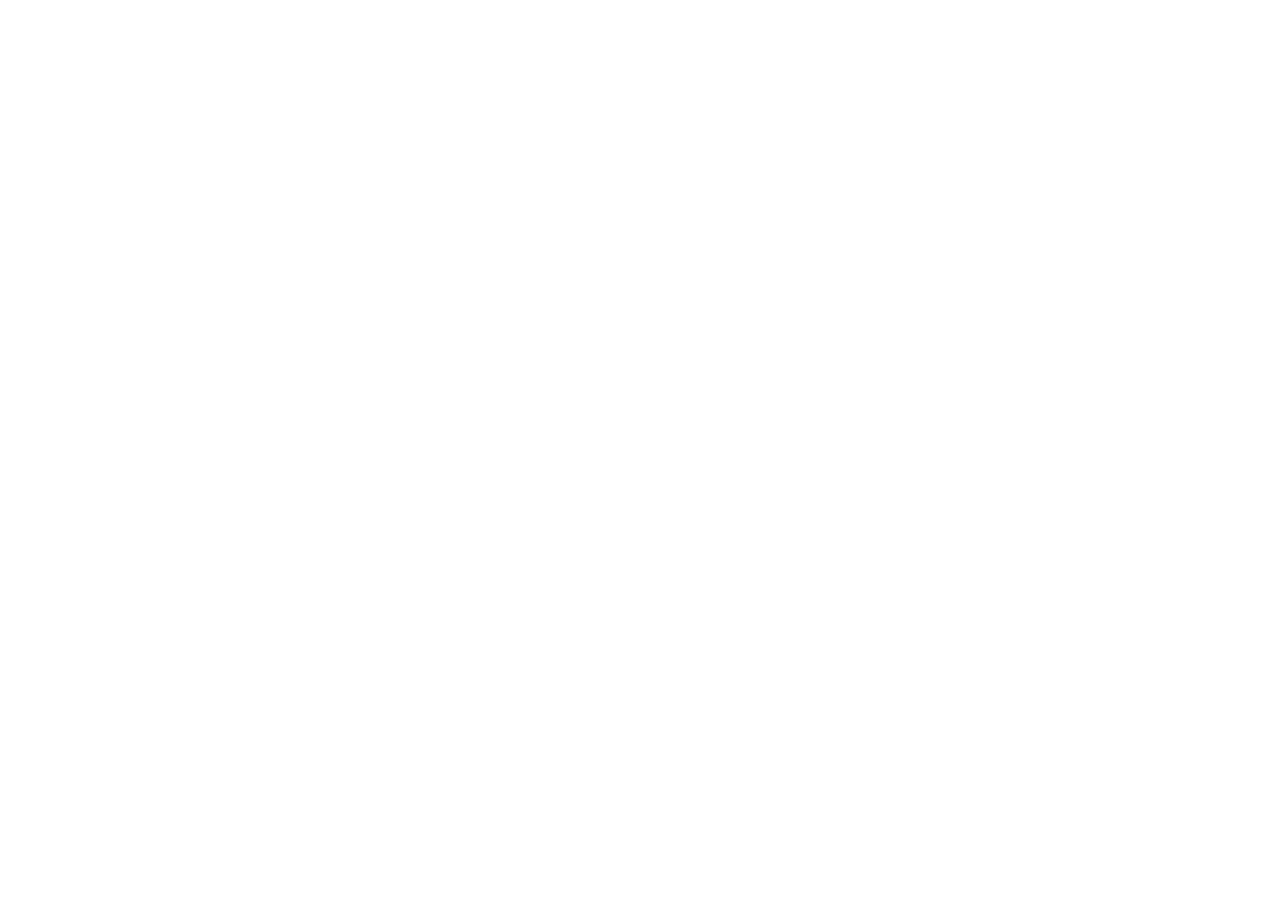
==== index.html @ c3ecabc3 "initial commit" ====
<!DOCTYPE html>
<html>
  <head>
    <meta charset="uft-8">
    <title>Space Ripples Reveal Big Bang's Smoking Gun - The New York Times</title>
    <link rel="stylesheet" href="css/reset.css">
    <link rel="stylesheet" href="css/main.css">
  </head>

  <body>
    
  </body>
</html>
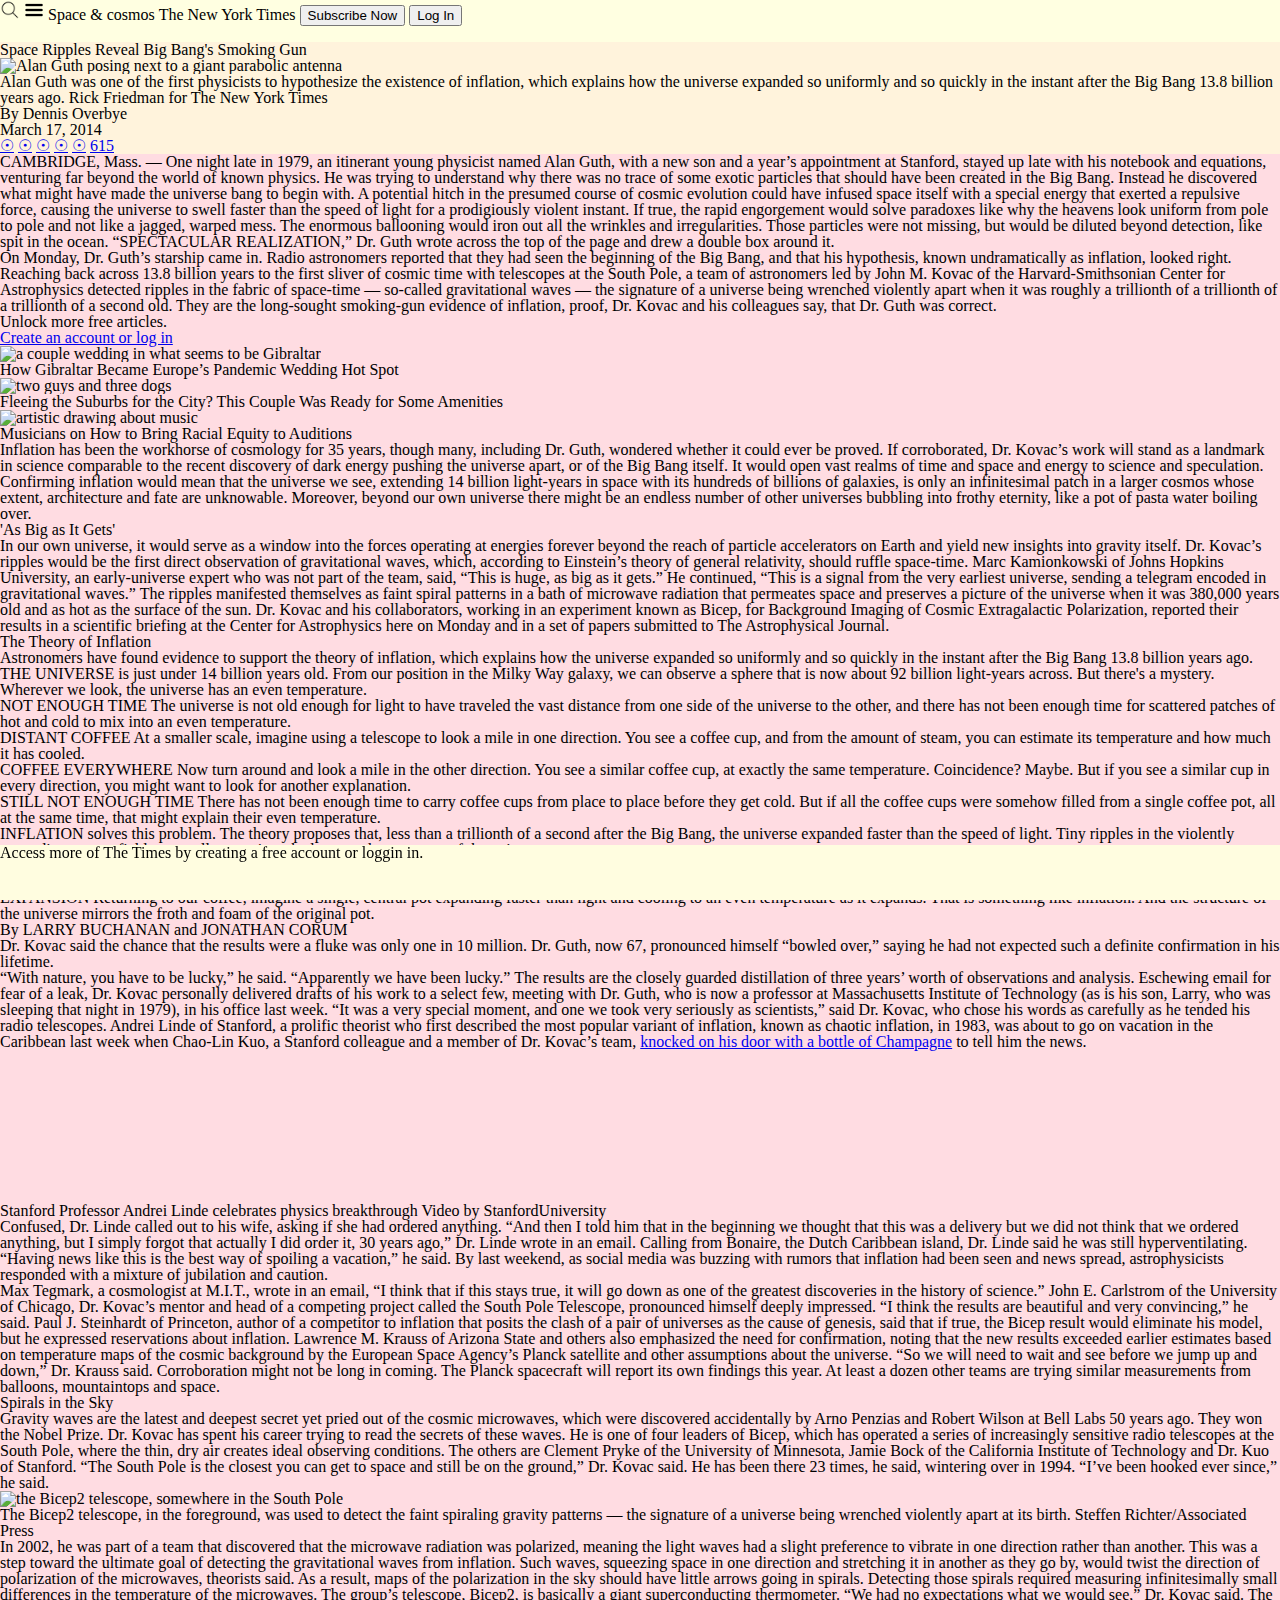
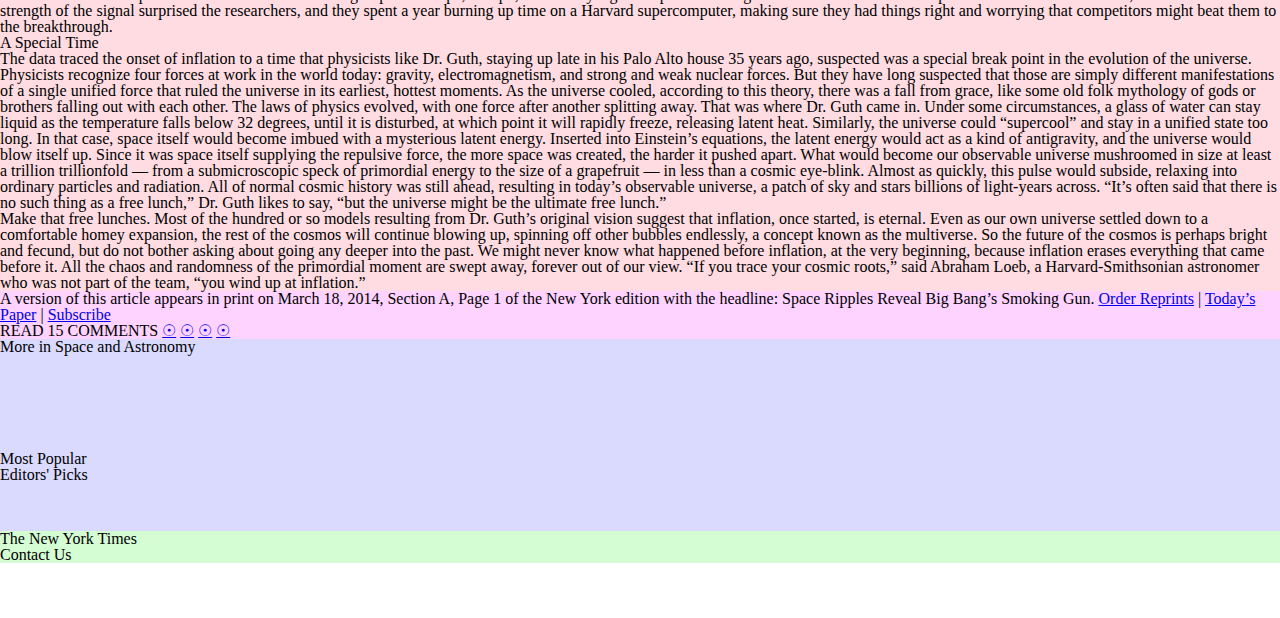
==== commit 7a342366: "create general html-structure" ====
--- a/index.html
+++ b/index.html
@@ -1,13 +1,313 @@
 <!DOCTYPE html>
 <html>
   <head>
-    <meta charset="uft-8">
+    <meta charset="utf-8">
     <title>Space Ripples Reveal Big Bang's Smoking Gun - The New York Times</title>
     <link rel="stylesheet" href="css/reset.css">
     <link rel="stylesheet" href="css/main.css">
   </head>
 
   <body>
-    
+    <nav class="top">
+      <img src="images/search-icon.png" alt="hamburger-button">
+      <img src="images/hamburger-button.png" alt="search-icon">
+      <div>Space & cosmos</div>
+      <div>The New York Times</div>
+      <button>Subscribe Now</button>
+      <button>Log In</button>
+    </nav>
+
+    <main>
+      <article>
+        <header>
+          <h1>Space Ripples Reveal Big Bang's Smoking Gun</h1>
+          
+          <figure class="image">
+            <img src="" alt="Alan Guth posing next to a giant parabolic antenna">
+            <figcaption>
+              Alan Guth was one of the first physicists to hypothesize the existence of inflation, which explains how the universe expanded so uniformly and so quickly in the instant after the Big Bang 13.8 billion years ago. 
+              <span class="credit">Rick Friedman for The New York Times</span>
+            </figcaption>
+          </figure>
+
+          <h5>By Dennis Overbye</h5>
+
+          <div>
+            <h6>March 17, 2014</h6>
+            <a href="link.html">&#9737;</a>
+            <a href="link.html">&#9737;</a>
+            <a href="link.html">&#9737;</a>
+            <a href="link.html">&#9737;</a>
+            <a href="link.html">&#9737;</a>
+            <a href="link.html">615</a>
+          </div>
+        </header>
+
+        <section>
+          <p>
+            CAMBRIDGE, Mass. — One night late in 1979, an itinerant young physicist named Alan Guth, with a new son and a year’s appointment at Stanford, stayed up late with his notebook and equations, venturing far beyond the world of known physics.
+            He was trying to understand why there was no trace of some exotic particles that should have been created in the Big Bang. Instead he discovered what might have made the universe bang to begin with. A potential hitch in the presumed course of cosmic evolution could have infused space itself with a special energy that exerted a repulsive force, causing the universe to swell faster than the speed of light for a prodigiously violent instant.
+            If true, the rapid engorgement would solve paradoxes like why the heavens look uniform from pole to pole and not like a jagged, warped mess. The enormous ballooning would iron out all the wrinkles and irregularities. Those particles were not missing, but would be diluted beyond detection, like spit in the ocean.
+            “SPECTACULAR REALIZATION,” Dr. Guth wrote across the top of the page and drew a double box around it.
+          </p>
+          <p>
+            On Monday, Dr. Guth’s starship came in. Radio astronomers reported that they had seen the beginning of the Big Bang, and that his hypothesis, known undramatically as inflation, looked right.
+            Reaching back across 13.8 billion years to the first sliver of cosmic time with telescopes at the South Pole, a team of astronomers led by John M. Kovac of the Harvard-Smithsonian Center for Astrophysics detected ripples in the fabric of space-time — so-called gravitational waves — the signature of a universe being wrenched violently apart when it was roughly a trillionth of a trillionth of a trillionth of a second old. They are the long-sought smoking-gun evidence of inflation, proof, Dr. Kovac and his colleagues say, that Dr. Guth was correct.
+          </p>
+
+          <div>
+            Unlock more free articles.
+            <br><a href="link.html">Create an account or log in</a>
+          </div>
+
+          <aside class="editors-picks">
+            <figure class="image">
+              <img src="" alt="a couple wedding in what seems to be Gibraltar">
+              <figcaption>
+                How Gibraltar Became Europe’s Pandemic Wedding Hot Spot
+              </figcaption>
+            </figure>
+            <figure class="image">
+              <img src="" alt="two guys and three dogs">
+              <figcaption>
+                Fleeing the Suburbs for the City? This Couple Was Ready for Some Amenities
+              </figcaption>
+            </figure>
+            <figure class="image">
+              <img src="" alt="artistic drawing about music">
+              <figcaption>
+                Musicians on How to Bring Racial Equity to Auditions
+              </figcaption>
+            </figure>
+          </aside>
+
+          <p>
+            Inflation has been the workhorse of cosmology for 35 years, though many, including Dr. Guth, wondered whether it could ever be proved.
+            If corroborated, Dr. Kovac’s work will stand as a landmark in science comparable to the recent discovery of dark energy pushing the universe apart, or of the Big Bang itself. It would open vast realms of time and space and energy to science and speculation.
+            Confirming inflation would mean that the universe we see, extending 14 billion light-years in space with its hundreds of billions of galaxies, is only an infinitesimal patch in a larger cosmos whose extent, architecture and fate are unknowable. Moreover, beyond our own universe there might be an endless number of other universes bubbling into frothy eternity, like a pot of pasta water boiling over.
+          </p>
+
+          <h2>'As Big as It Gets'</h2>
+
+          <p>
+            In our own universe, it would serve as a window into the forces operating at energies forever beyond the reach of particle accelerators on Earth and yield new insights into gravity itself. Dr. Kovac’s ripples would be the first direct observation of gravitational waves, which, according to Einstein’s theory of general relativity, should ruffle space-time.
+            Marc Kamionkowski of Johns Hopkins University, an early-universe expert who was not part of the team, said, “This is huge, as big as it gets.”
+            He continued, “This is a signal from the very earliest universe, sending a telegram encoded in gravitational waves.”
+            The ripples manifested themselves as faint spiral patterns in a bath of microwave radiation that permeates space and preserves a picture of the universe when it was 380,000 years old and as hot as the surface of the sun.
+            Dr. Kovac and his collaborators, working in an experiment known as Bicep, for Background Imaging of Cosmic Extragalactic Polarization, reported their results in a scientific briefing at the Center for Astrophysics here on Monday and in a set of papers submitted to The Astrophysical Journal.
+          </p>
+
+          <div class="graphic">
+            <h3>The Theory of Inflation</h3>
+            <p>
+              Astronomers have found evidence to support the theory of inflation, which explains how the universe expanded so uniformly and so quickly in the instant after the Big Bang 13.8 billion years ago.
+            </p>
+            <div>
+              <div class="inflation">
+                <strong>THE UNIVERSE</strong>  is just under 14 billion years old. From our position in the Milky Way galaxy, we can observe a sphere that is now about 92 billion light-years across. But there's a mystery. Wherever we look, the universe has an even temperature.
+              </div>
+              <div class="inflation">
+                <strong>NOT ENOUGH TIME</strong>  The universe is not old enough for light to have traveled the vast distance from one side of the universe to the other, and there has not been enough time for scattered patches of hot and cold to mix into an even temperature.
+              </div>
+              <div class="inflation">
+                <strong>DISTANT COFFEE</strong>  At a smaller scale, imagine using a telescope to look a mile in one direction. You see a coffee cup, and from the amount of steam, you can estimate its temperature and how much it has cooled.
+              </div>
+              <div class="inflation">
+                <strong>COFFEE EVERYWHERE</strong>  Now turn around and look a mile in the other direction. You see a similar coffee cup, at exactly the same temperature. Coincidence? Maybe. But if you see a similar cup in every direction, you might want to look for another explanation.
+              </div>
+              <div class="inflation">
+                <strong>STILL NOT ENOUGH TIME</strong>  There has not been enough time to carry coffee cups from place to place before they get cold. But if all the coffee cups were somehow filled from a single coffee pot, all at the same time, that might explain their even temperature.
+              </div>
+              <div class="inflation">
+                <strong>INFLATION</strong>  solves this problem. The theory proposes that, less than a trillionth of a second after the Big Bang, the universe expanded faster than the speed of light. Tiny ripples in the violently expanding energy field eventually grew into the large-scale structures of the universe.
+              </div>
+              <div class="inflation">
+                <strong>FLUCTUATION</strong>  Astronomers have now detected evidence of these ancient fluctuations in swirls of polarized light in the cosmic background radiation, which is energy left over from the early universe. These are gravitational waves predicted by Einstein.
+              </div>
+              <div class="inflation">
+                <strong>EXPANSION</strong>  Returning to our coffee, imagine a single, central pot expanding faster than light and cooling to an even temperature as it expands. That is something like inflation. And the structure of the universe mirrors the froth and foam of the original pot.
+              </div>
+            </div>
+            <p>
+              By LARRY BUCHANAN and JONATHAN CORUM
+            </p>
+          </div>
+
+          <p>
+            Dr. Kovac said the chance that the results were a fluke was only one in 10 million.
+            Dr. Guth, now 67, pronounced himself “bowled over,” saying he had not expected such a definite confirmation in his lifetime.
+          </p>
+          <p>
+            “With nature, you have to be lucky,” he said. “Apparently we have been lucky.”
+            The results are the closely guarded distillation of three years’ worth of observations and analysis. Eschewing email for fear of a leak, Dr. Kovac personally delivered drafts of his work to a select few, meeting with Dr. Guth, who is now a professor at Massachusetts Institute of Technology (as is his son, Larry, who was sleeping that night in 1979), in his office last week.
+            “It was a very special moment, and one we took very seriously as scientists,” said Dr. Kovac, who chose his words as carefully as he tended his radio telescopes.
+            Andrei Linde of Stanford, a prolific theorist who first described the most popular variant of inflation, known as chaotic inflation, in 1983, was about to go on vacation in the Caribbean last week when Chao-Lin Kuo, a Stanford colleague and a member of Dr. Kovac’s team, <a href="link.html">knocked on his door with a bottle of Champagne</a> to tell him the news.
+          </p>
+
+          <div>
+            <iframe></iframe>
+            <p>
+              Stanford Professor Andrei Linde celebrates physics breakthrough
+              <span class="credit">Video by StanfordUniversity</span>
+            </p>
+          </div>
+
+          <p>
+            Confused, Dr. Linde called out to his wife, asking if she had ordered anything.
+            “And then I told him that in the beginning we thought that this was a delivery but we did not think that we ordered anything, but I simply forgot that actually I did order it, 30 years ago,” Dr. Linde wrote in an email.
+            Calling from Bonaire, the Dutch Caribbean island, Dr. Linde said he was still hyperventilating. “Having news like this is the best way of spoiling a vacation,” he said.
+            By last weekend, as social media was buzzing with rumors that inflation had been seen and news spread, astrophysicists responded with a mixture of jubilation and caution.
+          </p>
+          <p>
+            Max Tegmark, a cosmologist at M.I.T., wrote in an email, “I think that if this stays true, it will go down as one of the greatest discoveries in the history of science.”
+            John E. Carlstrom of the University of Chicago, Dr. Kovac’s mentor and head of a competing project called the South Pole Telescope, pronounced himself deeply impressed. “I think the results are beautiful and very convincing,” he said.
+            Paul J. Steinhardt of Princeton, author of a competitor to inflation that posits the clash of a pair of universes as the cause of genesis, said that if true, the Bicep result would eliminate his model, but he expressed reservations about inflation.
+            Lawrence M. Krauss of Arizona State and others also emphasized the need for confirmation, noting that the new results exceeded earlier estimates based on temperature maps of the cosmic background by the European Space Agency’s Planck satellite and other assumptions about the universe.
+            “So we will need to wait and see before we jump up and down,” Dr. Krauss said.
+            Corroboration might not be long in coming. The Planck spacecraft will report its own findings this year. At least a dozen other teams are trying similar measurements from balloons, mountaintops and space.
+          </p>
+
+          <h2>Spirals in the Sky</h2>
+
+          <p>
+            Gravity waves are the latest and deepest secret yet pried out of the cosmic microwaves, which were discovered accidentally by Arno Penzias and Robert Wilson at Bell Labs 50 years ago. They won the Nobel Prize.
+            Dr. Kovac has spent his career trying to read the secrets of these waves. He is one of four leaders of Bicep, which has operated a series of increasingly sensitive radio telescopes at the South Pole, where the thin, dry air creates ideal observing conditions. The others are Clement Pryke of the University of Minnesota, Jamie Bock of the California Institute of Technology and Dr. Kuo of Stanford.
+            “The South Pole is the closest you can get to space and still be on the ground,” Dr. Kovac said. He has been there 23 times, he said, wintering over in 1994. “I’ve been hooked ever since,” he said.
+          </p>
+
+          <figure class="image">
+            <img src="" alt="the Bicep2 telescope, somewhere in the South Pole">
+            <figcaption>
+              The Bicep2 telescope, in the foreground, was used to detect the faint spiraling gravity patterns — the signature of a universe being wrenched violently apart at its birth.
+              <span class="credit">Steffen Richter/Associated Press</span>
+            </figcaption>
+          </figure>
+
+          <p>
+            In 2002, he was part of a team that discovered that the microwave radiation was polarized, meaning the light waves had a slight preference to vibrate in one direction rather than another.
+            This was a step toward the ultimate goal of detecting the gravitational waves from inflation. Such waves, squeezing space in one direction and stretching it in another as they go by, would twist the direction of polarization of the microwaves, theorists said. As a result, maps of the polarization in the sky should have little arrows going in spirals.
+            Detecting those spirals required measuring infinitesimally small differences in the temperature of the microwaves. The group’s telescope, Bicep2, is basically a giant superconducting thermometer.
+            “We had no expectations what we would see,” Dr. Kovac said.
+            The strength of the signal surprised the researchers, and they spent a year burning up time on a Harvard supercomputer, making sure they had things right and worrying that competitors might beat them to the breakthrough.
+          </p>
+
+          <h2>A Special Time</h2>
+
+          <p>
+            The data traced the onset of inflation to a time that physicists like Dr. Guth, staying up late in his Palo Alto house 35 years ago, suspected was a special break point in the evolution of the universe.
+            Physicists recognize four forces at work in the world today: gravity, electromagnetism, and strong and weak nuclear forces. But they have long suspected that those are simply different manifestations of a single unified force that ruled the universe in its earliest, hottest moments.
+            As the universe cooled, according to this theory, there was a fall from grace, like some old folk mythology of gods or brothers falling out with each other. The laws of physics evolved, with one force after another splitting away.
+            That was where Dr. Guth came in.
+            Under some circumstances, a glass of water can stay liquid as the temperature falls below 32 degrees, until it is disturbed, at which point it will rapidly freeze, releasing latent heat.
+            Similarly, the universe could “supercool” and stay in a unified state too long. In that case, space itself would become imbued with a mysterious latent energy.
+            Inserted into Einstein’s equations, the latent energy would act as a kind of antigravity, and the universe would blow itself up. Since it was space itself supplying the repulsive force, the more space was created, the harder it pushed apart.
+            What would become our observable universe mushroomed in size at least a trillion trillionfold — from a submicroscopic speck of primordial energy to the size of a grapefruit — in less than a cosmic eye-blink.
+            Almost as quickly, this pulse would subside, relaxing into ordinary particles and radiation. All of normal cosmic history was still ahead, resulting in today’s observable universe, a patch of sky and stars billions of light-years across. “It’s often said that there is no such thing as a free lunch,” Dr. Guth likes to say, “but the universe might be the ultimate free lunch.”
+          </p>
+          <p>
+            Make that free lunches. Most of the hundred or so models resulting from Dr. Guth’s original vision suggest that inflation, once started, is eternal. Even as our own universe settled down to a comfortable homey expansion, the rest of the cosmos will continue blowing up, spinning off other bubbles endlessly, a concept known as the multiverse.
+            So the future of the cosmos is perhaps bright and fecund, but do not bother asking about going any deeper into the past.
+            We might never know what happened before inflation, at the very beginning, because inflation erases everything that came before it. All the chaos and randomness of the primordial moment are swept away, forever out of our view.
+            “If you trace your cosmic roots,” said Abraham Loeb, a Harvard-Smithsonian astronomer who was not part of the team, “you wind up at inflation.”
+          </p>
+        </section>
+        
+        <div class="bottom-info">
+          A version of this article appears in print on March 18, 2014, Section A, Page 1 of the New York edition with the headline: Space Ripples Reveal Big Bang’s Smoking Gun. 
+          <a href="link.html">Order Reprints</a> | 
+          <a href="link.html">Today’s Paper</a> | 
+          <a href="link.html">Subscribe</a>
+        </div>
+
+        <div class="bottom-links">
+          <span>READ 15 COMMENTS</span>
+          <a href="link.html">&#9737;</a>
+          <a href="link.html">&#9737;</a>
+          <a href="link.html">&#9737;</a>
+          <a href="link.html">&#9737;</a>
+        </div>
+      </article>
+
+      <aside>
+        <div class="more">
+          <h4>More in Space and Astronomy</h4>
+          <figure class="image">
+            <img src="" alt="">
+            <figcaption>
+
+            </figcaption>
+          </figure>
+          <figure class="image">
+            <img src="" alt="">
+            <figcaption>
+
+            </figcaption>
+          </figure>
+          <figure class="image">
+            <img src="" alt="">
+            <figcaption>
+
+            </figcaption>
+          </figure>
+          <figure class="image">
+            <img src="" alt="">
+            <figcaption>
+
+            </figcaption>
+          </figure>
+          <figure class="image">
+            <img src="" alt="">
+            <figcaption>
+
+            </figcaption>
+          </figure>
+          <figure class="image">
+            <img src="" alt="">
+            <figcaption>
+
+            </figcaption>
+          </figure>
+        </div>
+
+        <div class="most-popular">
+          <h4>Most Popular</h4>
+        </div>
+
+        <div class="editors-picks">
+          <h4>Editors' Picks</h4>
+          <figure class="image">
+            <img src="" alt="">
+            <figcaption>
+
+            </figcaption>
+          </figure>
+          <figure class="image">
+            <img src="" alt="">
+            <figcaption>
+
+            </figcaption>
+          </figure>
+          <figure class="image">
+            <img src="" alt="">
+            <figcaption>
+
+            </figcaption>
+          </figure>
+        </div>
+      </aside>
+
+      <footer>
+        <nav class="category">
+          The New York Times
+        </nav>
+        <nav class="bottom">
+          Contact Us
+        </nav>
+      </footer>
+    </main>
+
+    <div class="account">
+      Access more of The Times by creating a free account or loggin in.
+    </div>   
   </body>
 </html>--- a/css/main.css
+++ b/css/main.css
@@ -0,0 +1,63 @@
+img {
+  height: 20px;
+}
+
+/* NAVBAR TOP */
+
+.top {
+  position: fixed;
+  top: 0;
+  width: 100%;
+  height: 42px;
+  background-color: rgb(255, 255, 225);
+}
+
+.top > * {
+  display: inline;
+}
+
+/* MAIN */
+
+main {
+  margin: 42px 0 55px 0;
+  background-color: rgb(218, 218, 255);
+}
+
+/* ARTICLE */
+
+article {
+  background-color: rgb(214, 254, 255);
+}
+  /* HEADER */
+
+header {
+  background-color: rgb(255, 243, 220);
+}
+
+  /* SECTION */
+
+section {
+  background-color: rgb(255, 220, 226);
+}
+
+  /* ARTICLE-BOTTOM */
+
+.bottom-info, .bottom-links {
+  background-color: rgb(255, 211, 255);
+}
+
+/* FOOTER */
+
+footer {
+  background-color: rgb(212, 253, 212);
+}
+
+/* CREATE ACCOUNT */
+
+.account {
+  position: fixed;
+  bottom: 0;
+  width: 100%;
+  height: 55px;
+  background-color: rgb(255, 253, 224);
+}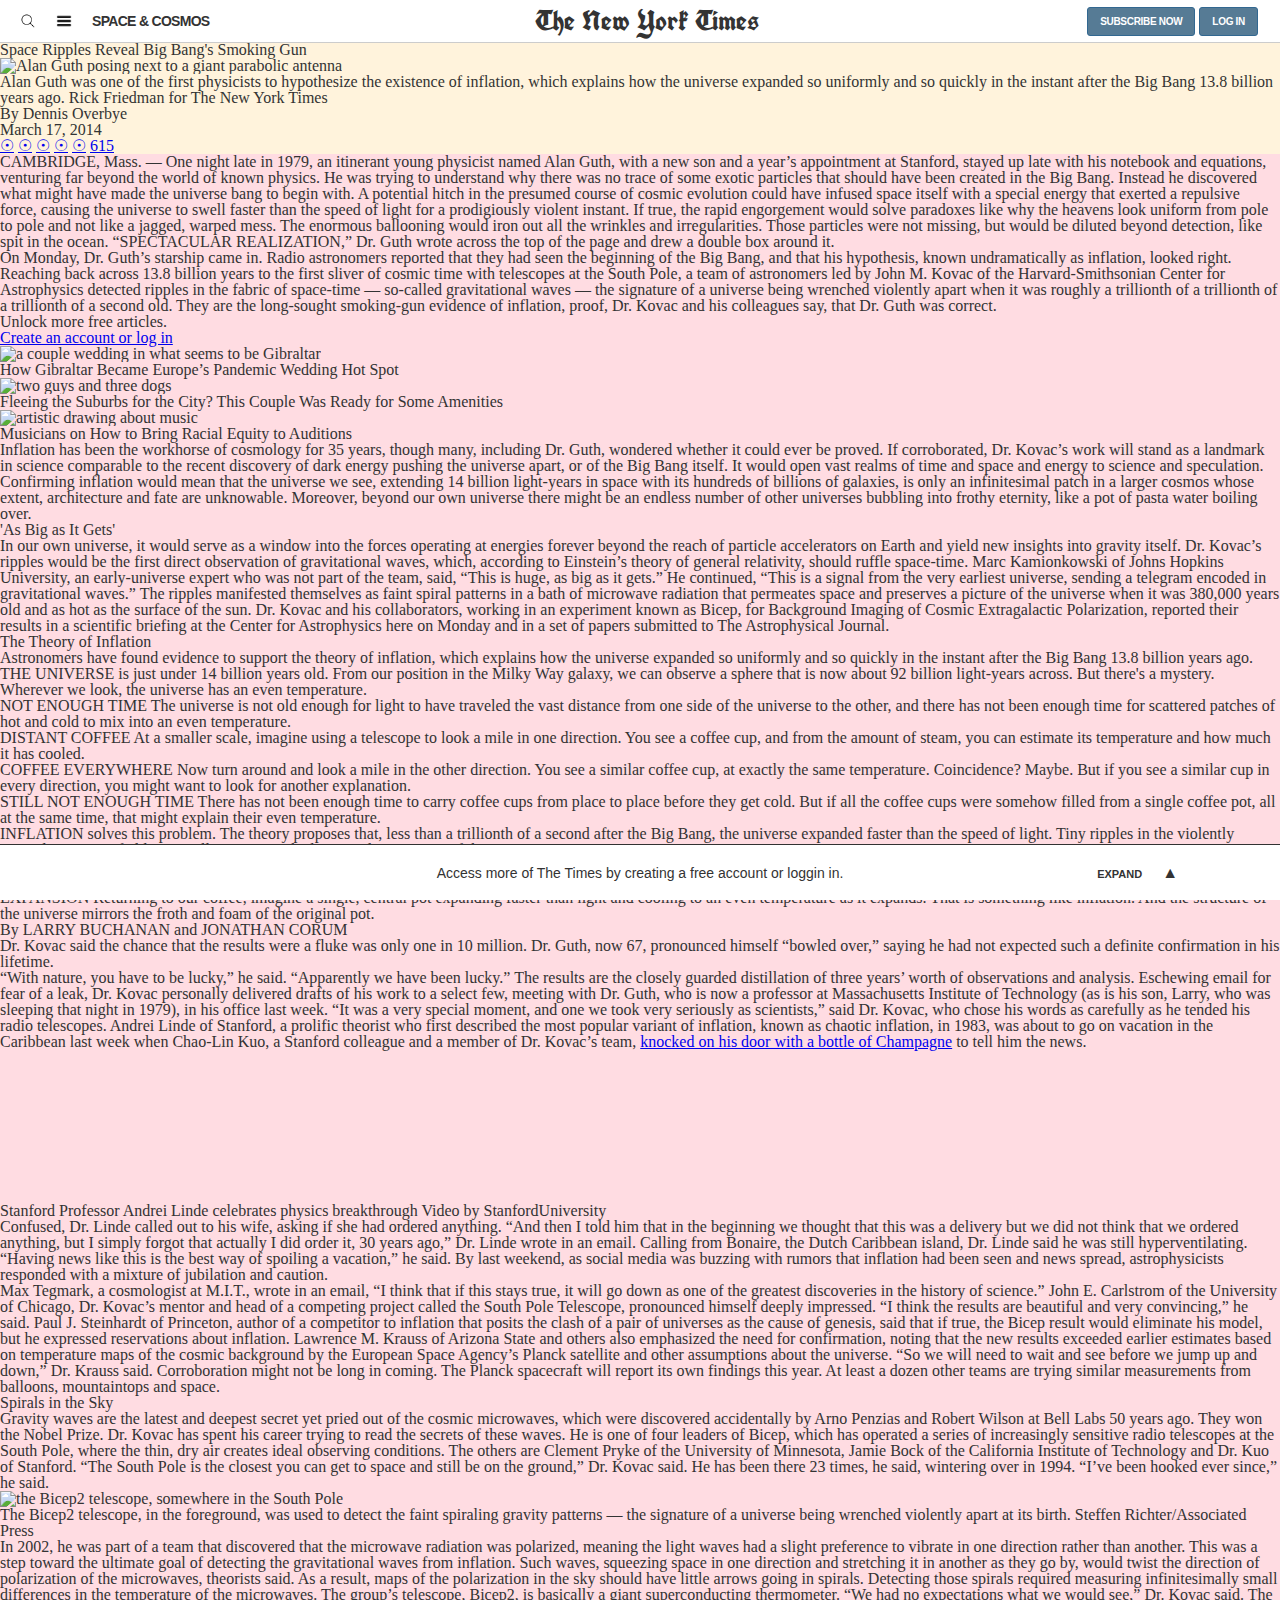
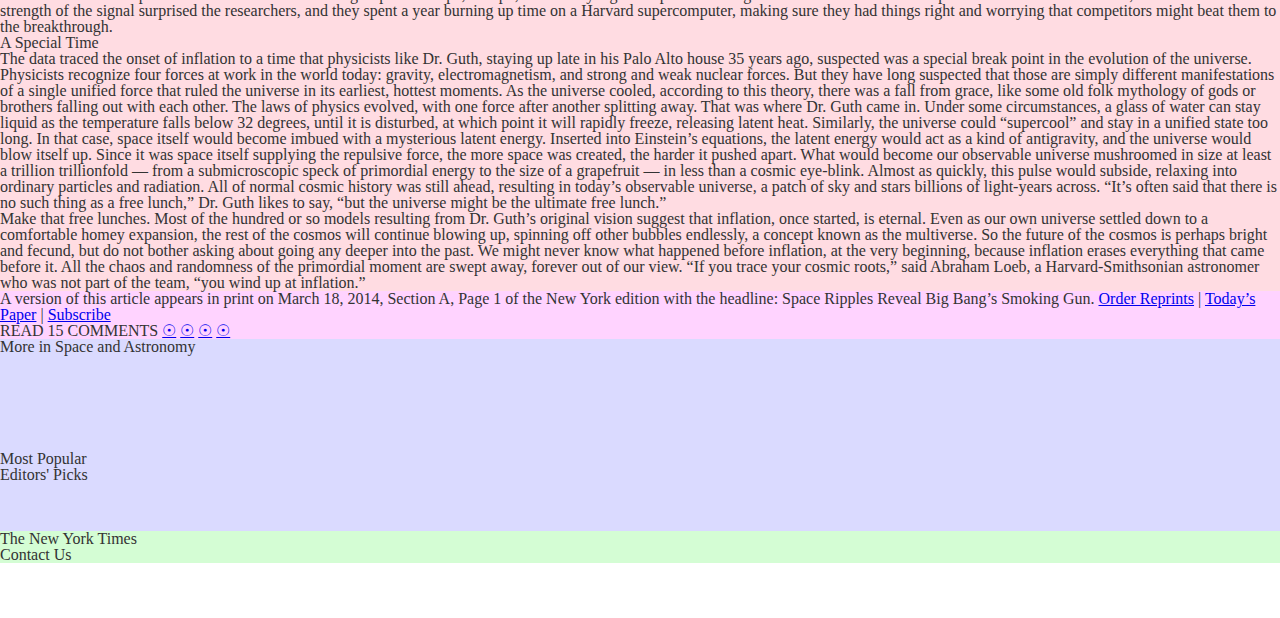
==== commit 1505be29: "style top and bottom banners" ====
--- a/index.html
+++ b/index.html
@@ -3,6 +3,7 @@
   <head>
     <meta charset="utf-8">
     <title>Space Ripples Reveal Big Bang's Smoking Gun - The New York Times</title>
+    <link rel="stylesheet" href="https://fonts.googleapis.com/css2?family=UnifrakturCook:wght@700&display=swap"> 
     <link rel="stylesheet" href="css/reset.css">
     <link rel="stylesheet" href="css/main.css">
   </head>
@@ -11,10 +12,10 @@
     <nav class="top">
       <img src="images/search-icon.png" alt="hamburger-button">
       <img src="images/hamburger-button.png" alt="search-icon">
-      <div>Space & cosmos</div>
-      <div>The New York Times</div>
-      <button>Subscribe Now</button>
-      <button>Log In</button>
+      <a class="space-cosmos" href="link.html">Space & cosmos</a>
+      <a class="nytimes" href="link.html">The New York Times</a>
+      <button class="subscribe" type="button">Subscribe Now</button>
+      <button class="login" type="button">Log In</button>
     </nav>
 
     <main>
@@ -307,7 +308,8 @@
     </main>
 
     <div class="account">
-      Access more of The Times by creating a free account or loggin in.
+      <div class="description">Access more of The Times by creating a free account or loggin in.</div>
+      <a class="expand" href="link.html">Expand<span>&#9650;</span></a>
     </div>   
   </body>
 </html>--- a/css/main.css
+++ b/css/main.css
@@ -1,19 +1,60 @@
-img {
-  height: 20px;
+body {
+  font-family: Georgia, 'Times New Roman', Times, serif;
+  color: #333;
+  box-sizing: border-box;
 }
 
 /* NAVBAR TOP */
 
-.top {
+nav.top {
   position: fixed;
   top: 0;
-  width: 100%;
-  height: 42px;
-  background-color: rgb(255, 255, 225);
+  left: 0;
+  right: 0;
+  height: 30px;
+  padding: 6px 20px;
+  background-color: #FFF;
+  border-bottom: 1px solid #CCC;
+  display: flex;
+  align-items: center;
+  text-align: center;
 }
-
-.top > * {
-  display: inline;
+nav.top img {
+  height: 16px;
+  margin-right: 20px;
+}
+nav.top a {
+  color: #333;
+  text-decoration: none;
+}
+nav.top .space-cosmos {
+  text-transform: uppercase;
+  font-family: Arial, Helvetica, sans-serif;
+  font-size: 14px;
+  font-weight: bold;
+  letter-spacing: -0.7px;
+}
+nav.top .space-cosmos:hover {
+  text-decoration: underline;
+}
+nav.top .nytimes {
+  flex: 1;
+  font-family: 'UnifrakturCook', cursive;
+  font-size: 28px;
+}
+nav.top button {
+  margin-left: auto;
+  margin: 2px;
+  padding: 8px 12px;
+  background-color: rgb(86, 123, 149);
+  border: 1px solid rgb(50, 104, 145);
+  border-radius: 3px;
+  color: white;
+  text-transform: uppercase;
+  font-family: Arial, Helvetica, sans-serif;
+  font-size: 10px;
+  font-weight: bold;
+  letter-spacing: -0.3px;
 }
 
 /* MAIN */
@@ -59,5 +100,28 @@
   bottom: 0;
   width: 100%;
   height: 55px;
-  background-color: rgb(255, 253, 224);
-}+  background-color: #FFF;
+  border-top: 1px solid;
+  font-family: Arial, Helvetica, sans-serif;
+  display: grid;
+  grid-template-columns: 2fr 10fr 2fr;
+  align-items: center;
+}
+.account .description {
+  text-align: center;
+  grid-column: 2 / span 1;
+  font-size: 14px;
+}
+.account .expand {
+  font-size: 14px;
+  grid-column: 3 / span 1;
+  color: #333;
+  text-decoration: none;
+  text-transform: uppercase;
+  font-weight: bold;
+  font-size: 11px;
+}
+.account .expand span {
+  padding-left: 20px;
+  font-size: 16px;
+}
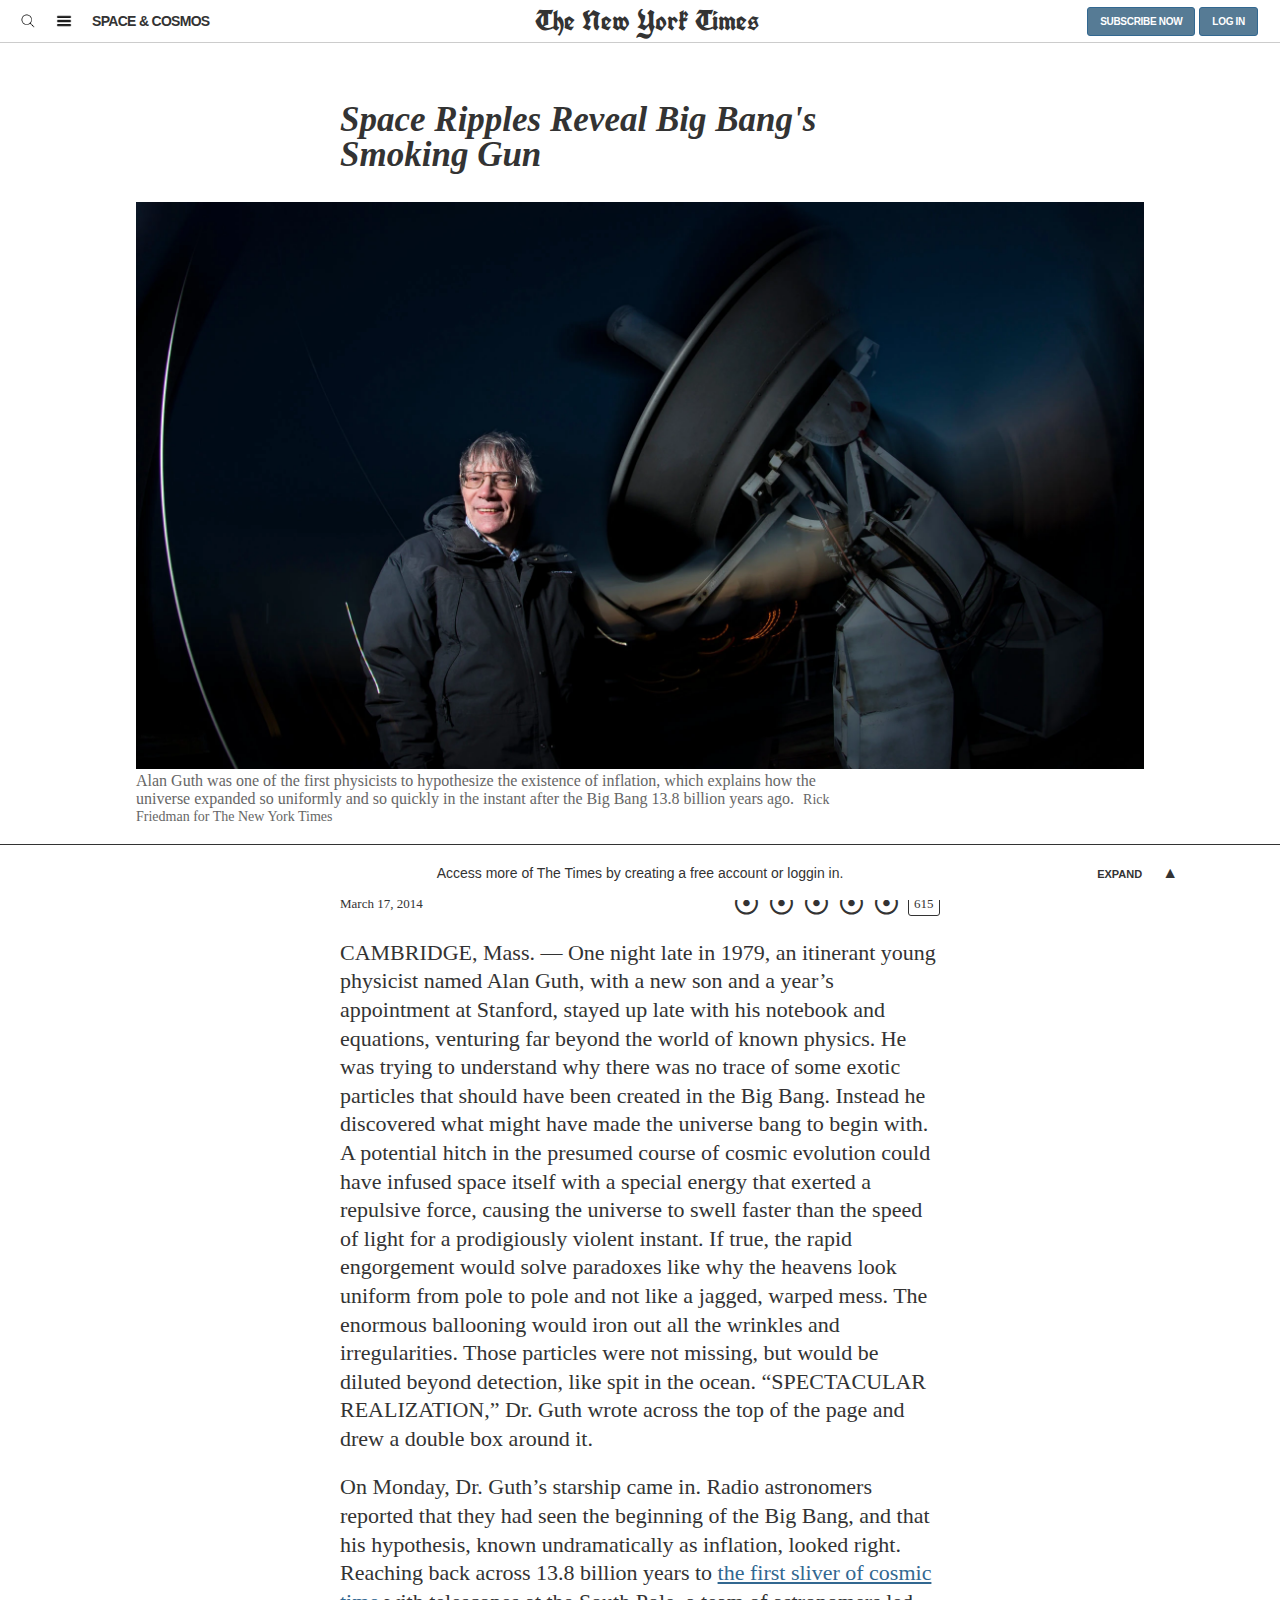
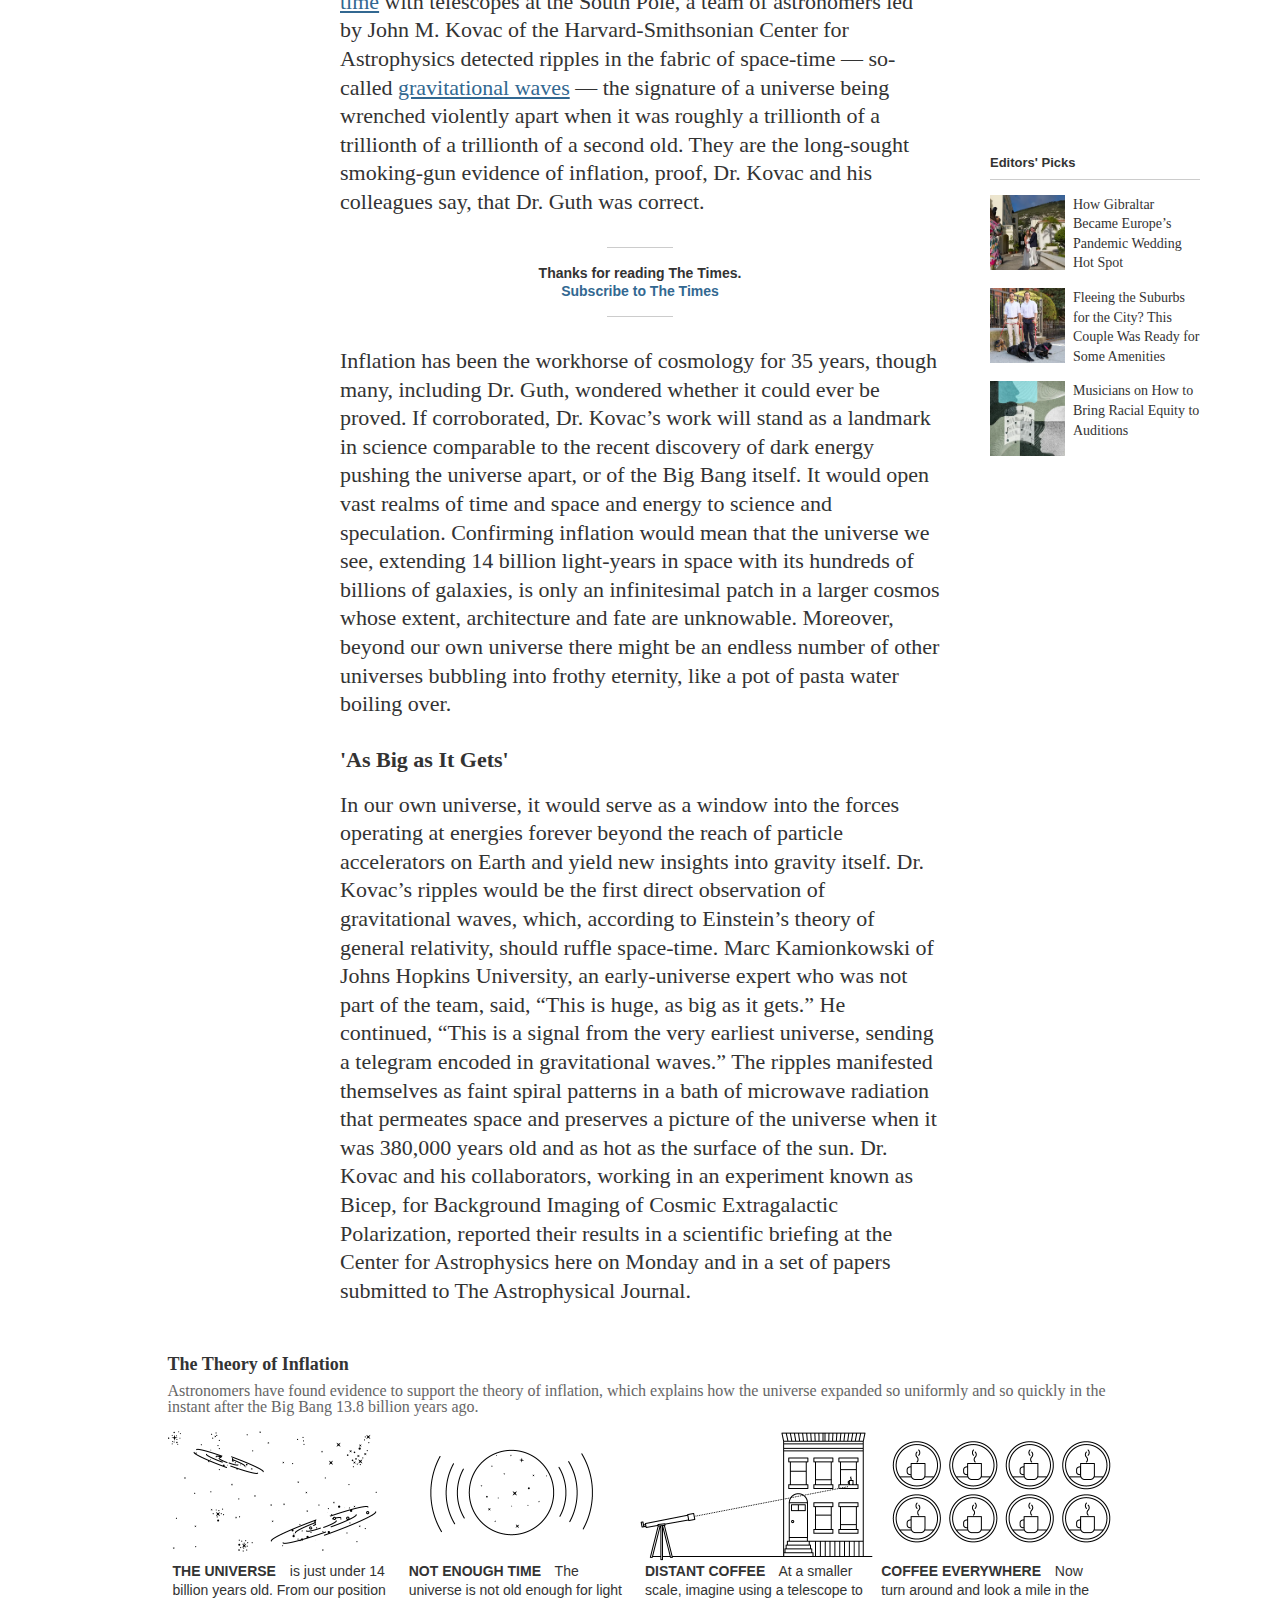
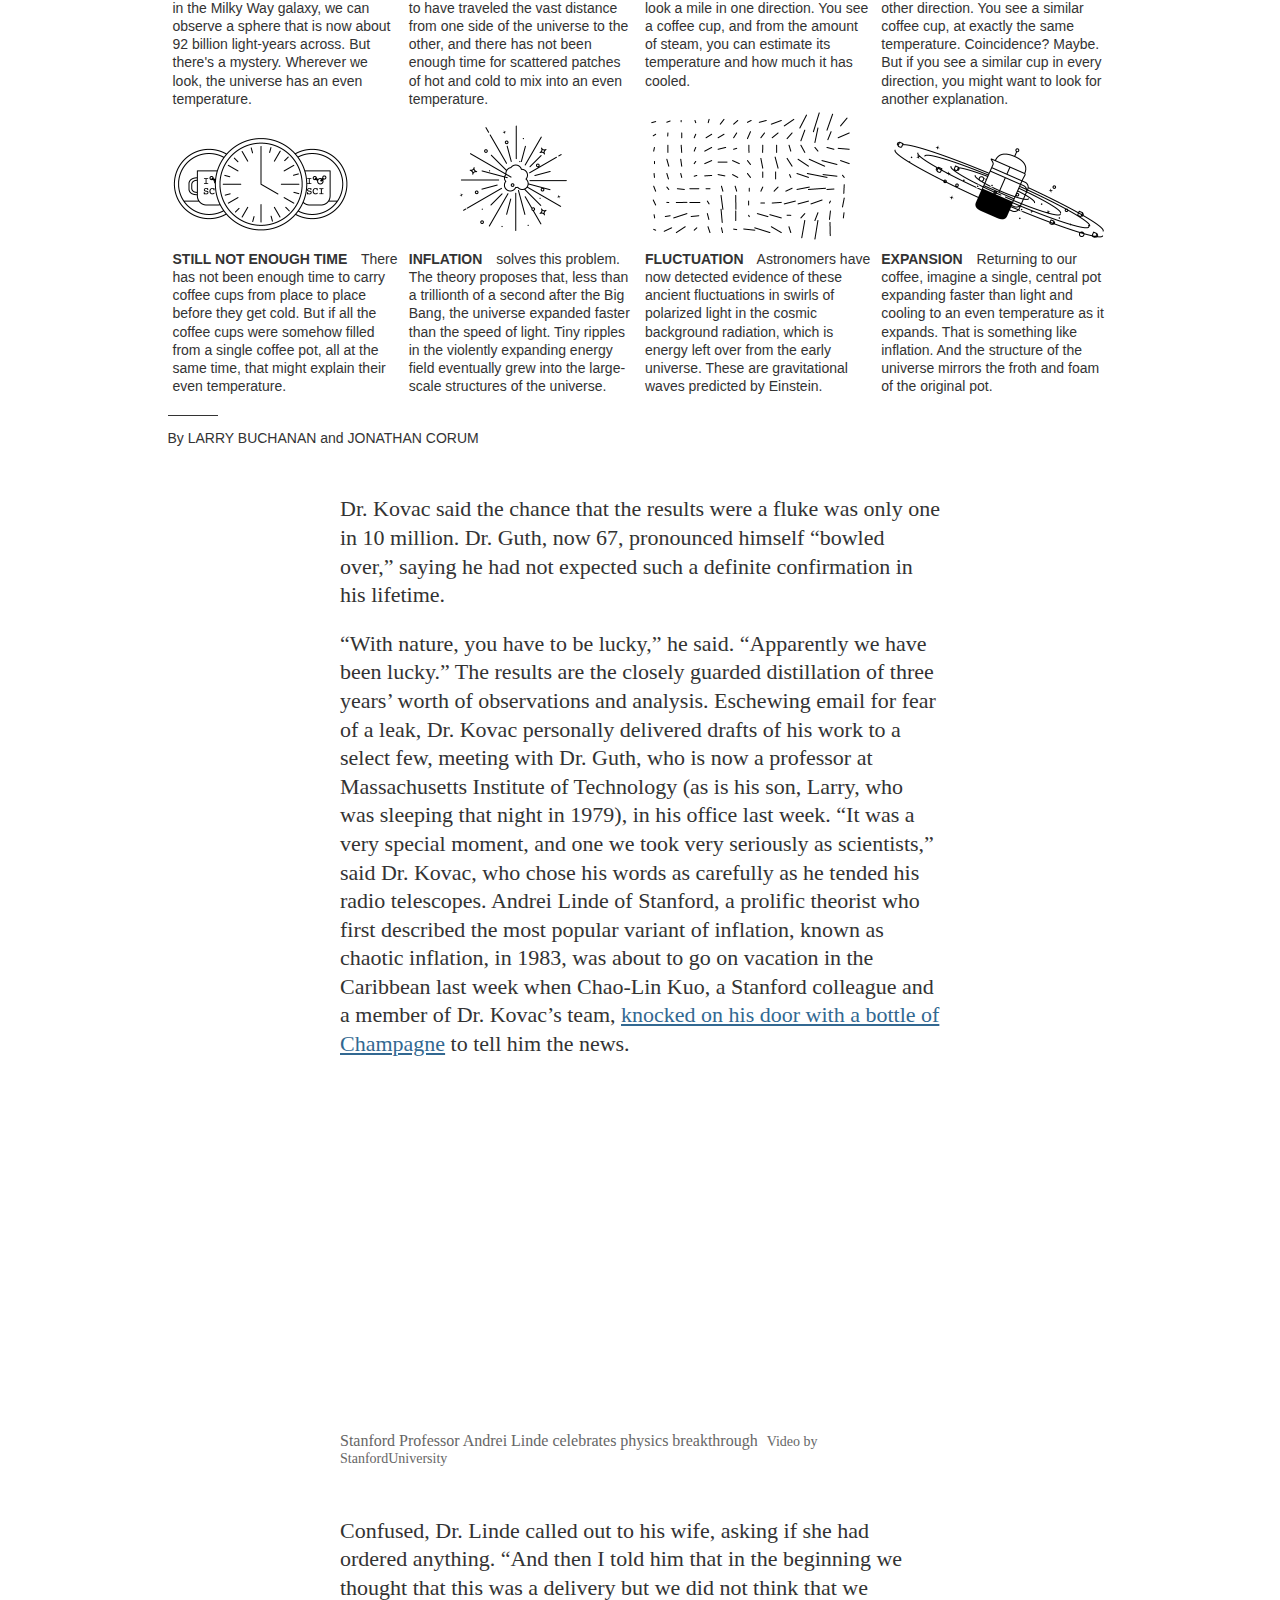
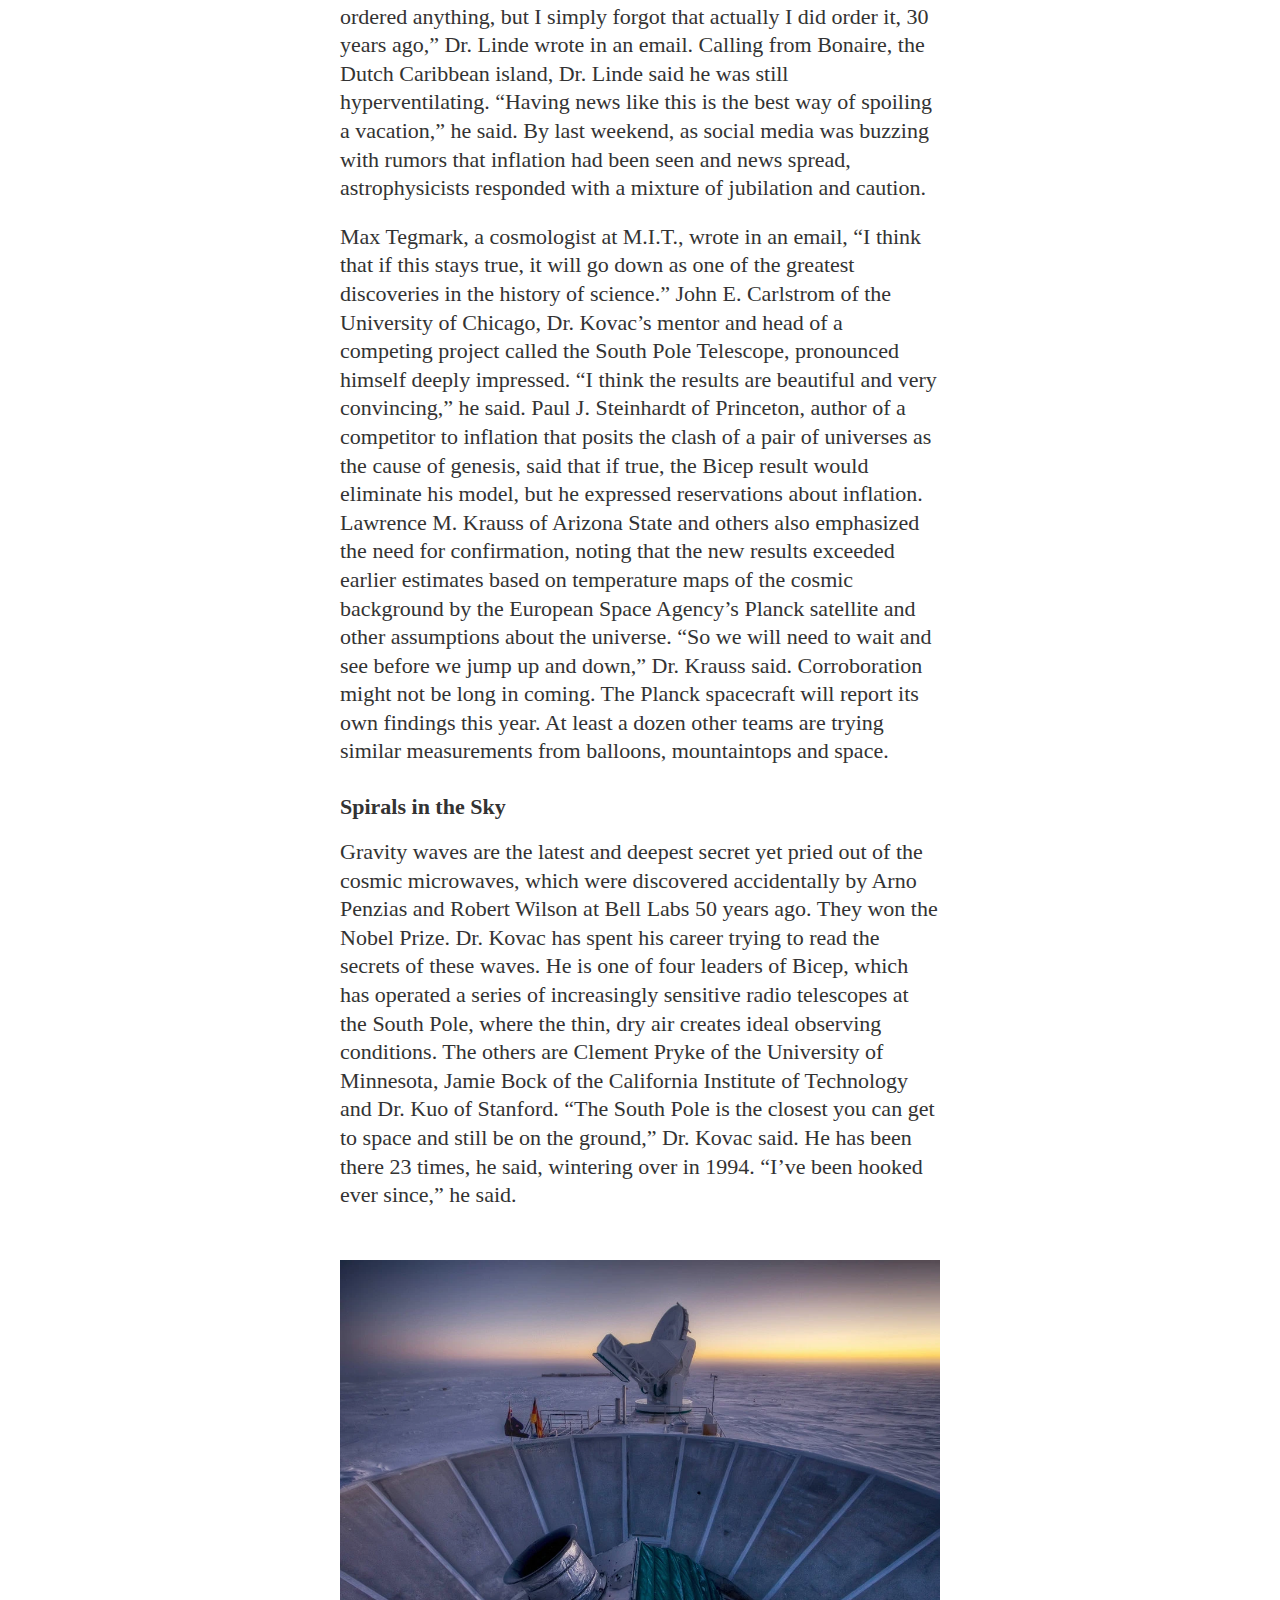
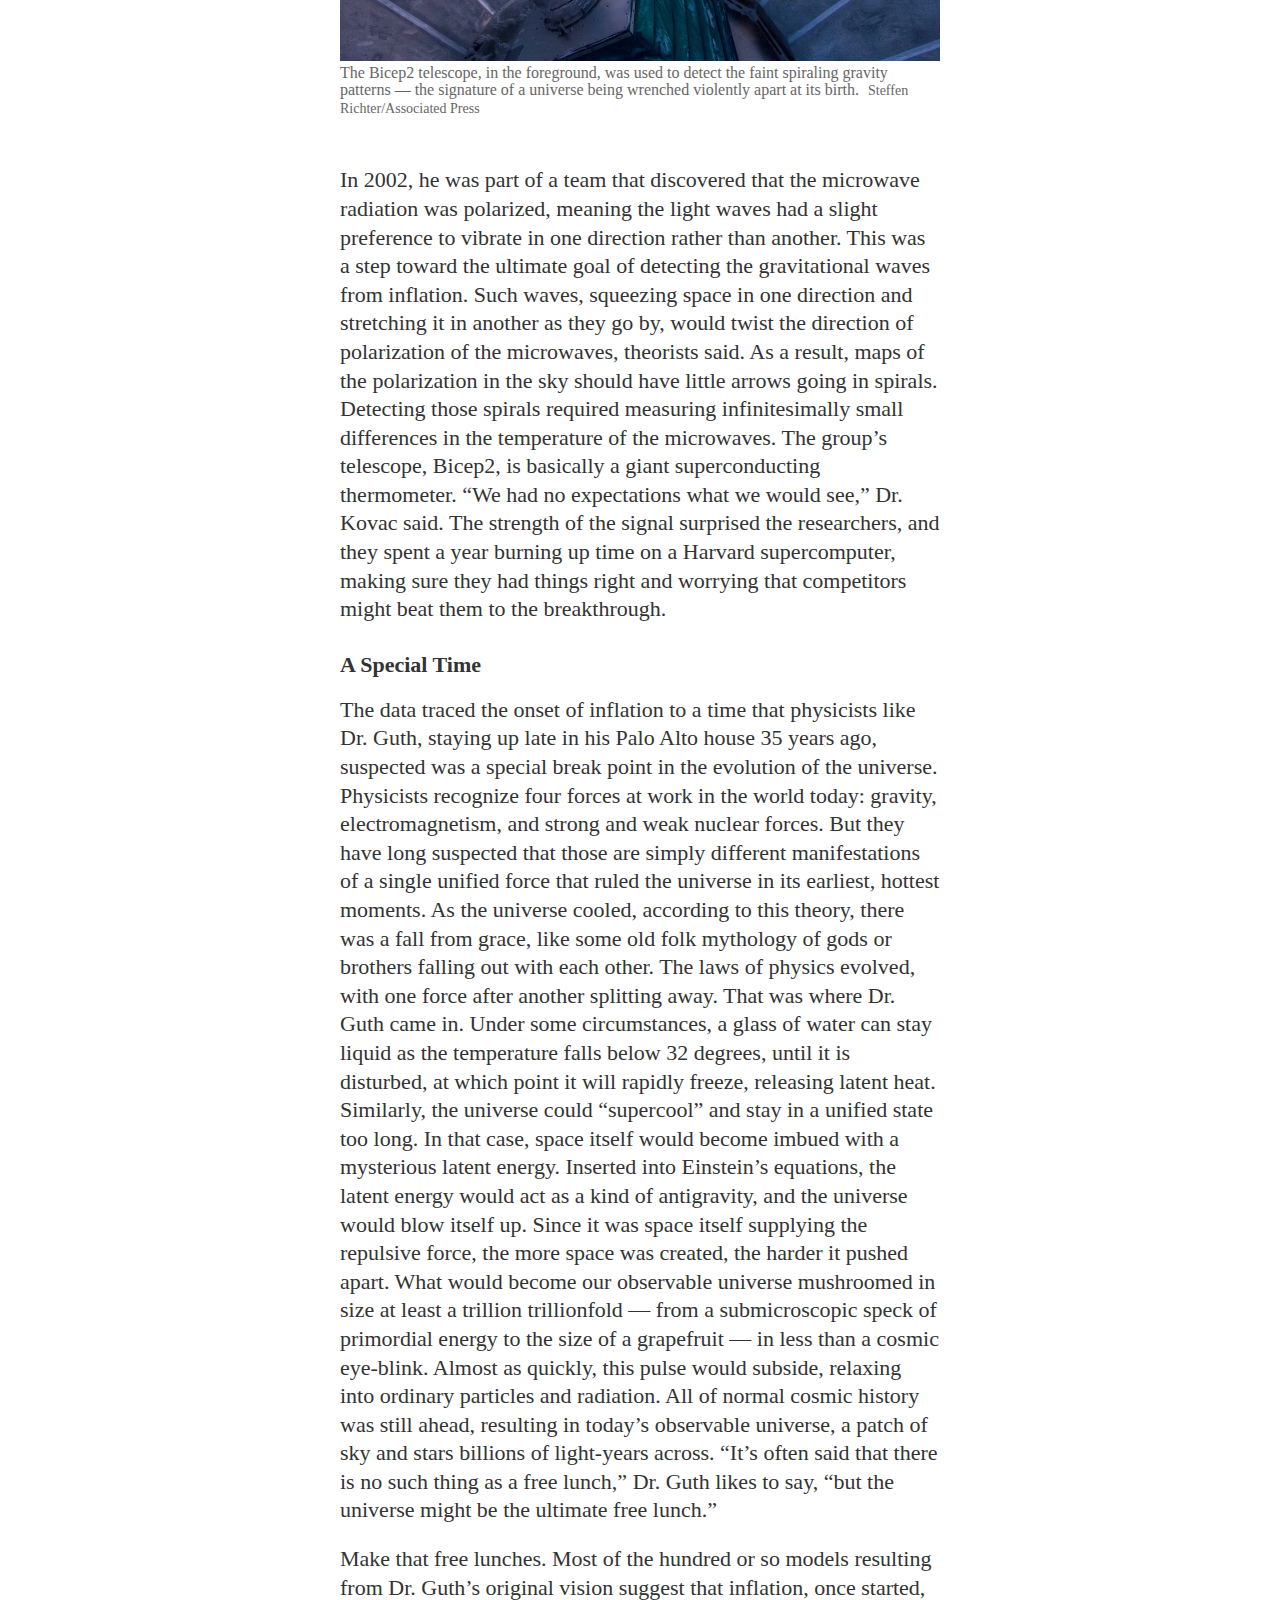
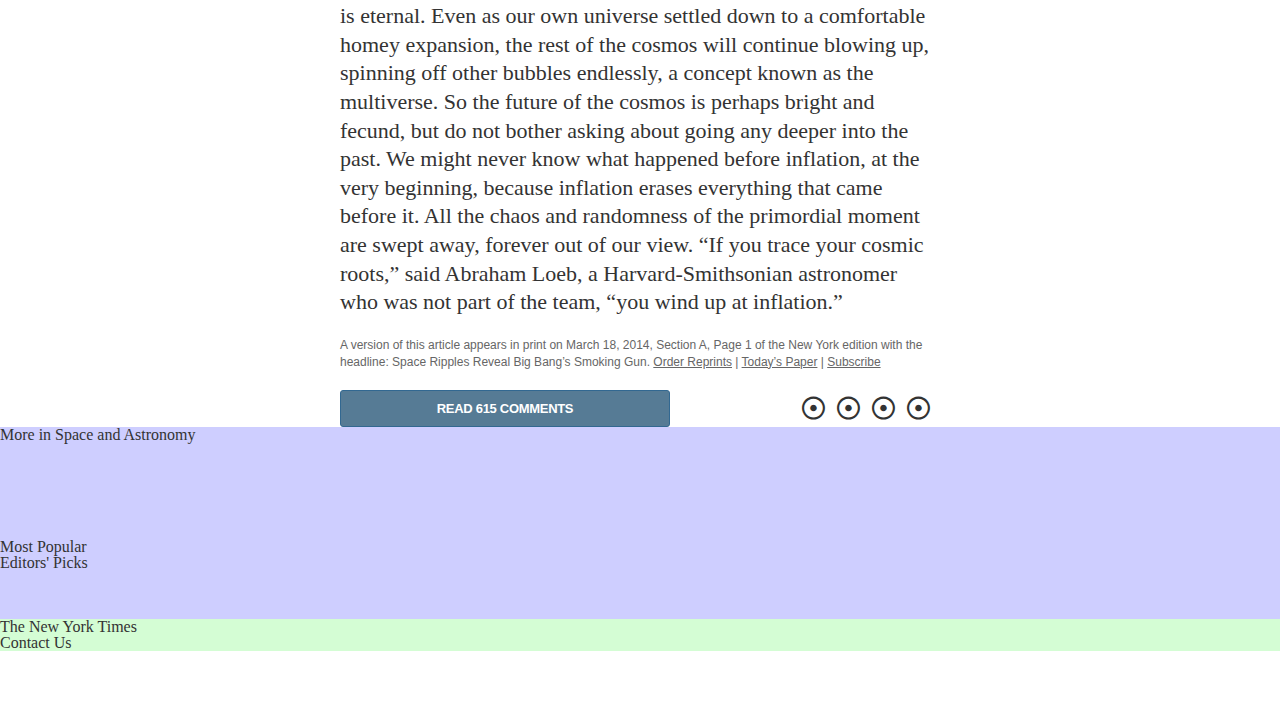
==== commit 50f4795e: "style article" ====
--- a/index.html
+++ b/index.html
@@ -24,27 +24,27 @@
           <h1>Space Ripples Reveal Big Bang's Smoking Gun</h1>
           
           <figure class="image">
-            <img src="" alt="Alan Guth posing next to a giant parabolic antenna">
-            <figcaption>
+            <img src="images/alan-guth.webp" alt="Alan Guth posing next to a giant parabolic antenna">
+            <figcaption class="caption">
               Alan Guth was one of the first physicists to hypothesize the existence of inflation, which explains how the universe expanded so uniformly and so quickly in the instant after the Big Bang 13.8 billion years ago. 
               <span class="credit">Rick Friedman for The New York Times</span>
             </figcaption>
           </figure>
 
-          <h5>By Dennis Overbye</h5>
-
-          <div>
+          <h5>By <a href="link.html">Dennis Overbye</a></h5>
+
+          <div class="date-links">
             <h6>March 17, 2014</h6>
-            <a href="link.html">&#9737;</a>
-            <a href="link.html">&#9737;</a>
-            <a href="link.html">&#9737;</a>
-            <a href="link.html">&#9737;</a>
-            <a href="link.html">&#9737;</a>
+            <a class="social-media" href="link.html">&#9737;</a>
+            <a class="social-media" href="link.html">&#9737;</a>
+            <a class="social-media" href="link.html">&#9737;</a>
+            <a class="social-media" href="link.html">&#9737;</a>
+            <a class="social-media" href="link.html">&#9737;</a>
             <a href="link.html">615</a>
           </div>
         </header>
 
-        <section>
+        <section class="content">
           <p>
             CAMBRIDGE, Mass. — One night late in 1979, an itinerant young physicist named Alan Guth, with a new son and a year’s appointment at Stanford, stayed up late with his notebook and equations, venturing far beyond the world of known physics.
             He was trying to understand why there was no trace of some exotic particles that should have been created in the Big Bang. Instead he discovered what might have made the universe bang to begin with. A potential hitch in the presumed course of cosmic evolution could have infused space itself with a special energy that exerted a repulsive force, causing the universe to swell faster than the speed of light for a prodigiously violent instant.
@@ -53,35 +53,36 @@
           </p>
           <p>
             On Monday, Dr. Guth’s starship came in. Radio astronomers reported that they had seen the beginning of the Big Bang, and that his hypothesis, known undramatically as inflation, looked right.
-            Reaching back across 13.8 billion years to the first sliver of cosmic time with telescopes at the South Pole, a team of astronomers led by John M. Kovac of the Harvard-Smithsonian Center for Astrophysics detected ripples in the fabric of space-time — so-called gravitational waves — the signature of a universe being wrenched violently apart when it was roughly a trillionth of a trillionth of a trillionth of a second old. They are the long-sought smoking-gun evidence of inflation, proof, Dr. Kovac and his colleagues say, that Dr. Guth was correct.
-          </p>
-
-          <div>
-            Unlock more free articles.
-            <br><a href="link.html">Create an account or log in</a>
-          </div>
-
-          <aside class="editors-picks">
+            Reaching back across 13.8 billion years to <a href="link.html">the first sliver of cosmic time</a> with telescopes at the South Pole, a team of astronomers led by John M. Kovac of the Harvard-Smithsonian Center for Astrophysics detected ripples in the fabric of space-time — so-called <a href="link.html">gravitational waves</a> — the signature of a universe being wrenched violently apart when it was roughly a trillionth of a trillionth of a trillionth of a second old. They are the long-sought smoking-gun evidence of inflation, proof, Dr. Kovac and his colleagues say, that Dr. Guth was correct.
+          </p>
+
+          <aside class="side">
+            <h4>Editors' Picks</h4>
             <figure class="image">
-              <img src="" alt="a couple wedding in what seems to be Gibraltar">
+              <img src="images/gibraltar.webp" alt="a couple wedding in what seems to be Gibraltar">
               <figcaption>
                 How Gibraltar Became Europe’s Pandemic Wedding Hot Spot
               </figcaption>
             </figure>
             <figure class="image">
-              <img src="" alt="two guys and three dogs">
+              <img src="images/guys-and-dogs.webp" alt="two guys and three dogs">
               <figcaption>
                 Fleeing the Suburbs for the City? This Couple Was Ready for Some Amenities
               </figcaption>
             </figure>
             <figure class="image">
-              <img src="" alt="artistic drawing about music">
+              <img src="images/music.webp" alt="artistic drawing about music">
               <figcaption>
                 Musicians on How to Bring Racial Equity to Auditions
               </figcaption>
             </figure>
           </aside>
 
+          <div class="subscribe">
+            Thanks for reading The Times.
+            <br><a href="link.html">Subscribe to The Times</a>
+          </div>
+
           <p>
             Inflation has been the workhorse of cosmology for 35 years, though many, including Dr. Guth, wondered whether it could ever be proved.
             If corroborated, Dr. Kovac’s work will stand as a landmark in science comparable to the recent discovery of dark energy pushing the universe apart, or of the Big Bang itself. It would open vast realms of time and space and energy to science and speculation.
@@ -100,10 +101,11 @@
 
           <div class="graphic">
             <h3>The Theory of Inflation</h3>
-            <p>
+            <p class="intro">
               Astronomers have found evidence to support the theory of inflation, which explains how the universe expanded so uniformly and so quickly in the instant after the Big Bang 13.8 billion years ago.
             </p>
-            <div>
+            <div class="graphic-image">
+              <div class="empty"></div>
               <div class="inflation">
                 <strong>THE UNIVERSE</strong>  is just under 14 billion years old. From our position in the Milky Way galaxy, we can observe a sphere that is now about 92 billion light-years across. But there's a mystery. Wherever we look, the universe has an even temperature.
               </div>
@@ -116,6 +118,7 @@
               <div class="inflation">
                 <strong>COFFEE EVERYWHERE</strong>  Now turn around and look a mile in the other direction. You see a similar coffee cup, at exactly the same temperature. Coincidence? Maybe. But if you see a similar cup in every direction, you might want to look for another explanation.
               </div>
+              <div class="empty"></div>
               <div class="inflation">
                 <strong>STILL NOT ENOUGH TIME</strong>  There has not been enough time to carry coffee cups from place to place before they get cold. But if all the coffee cups were somehow filled from a single coffee pot, all at the same time, that might explain their even temperature.
               </div>
@@ -129,7 +132,7 @@
                 <strong>EXPANSION</strong>  Returning to our coffee, imagine a single, central pot expanding faster than light and cooling to an even temperature as it expands. That is something like inflation. And the structure of the universe mirrors the froth and foam of the original pot.
               </div>
             </div>
-            <p>
+            <p class="authors">
               By LARRY BUCHANAN and JONATHAN CORUM
             </p>
           </div>
@@ -145,12 +148,12 @@
             Andrei Linde of Stanford, a prolific theorist who first described the most popular variant of inflation, known as chaotic inflation, in 1983, was about to go on vacation in the Caribbean last week when Chao-Lin Kuo, a Stanford colleague and a member of Dr. Kovac’s team, <a href="link.html">knocked on his door with a bottle of Champagne</a> to tell him the news.
           </p>
 
-          <div>
-            <iframe></iframe>
-            <p>
+          <div class="video">
+            <iframe width="600" height="320" src="https://www.youtube.com/embed/ZlfIVEy_YOA" frameborder="0" allow="accelerometer; autoplay; clipboard-write; encrypted-media; gyroscope; picture-in-picture" allowfullscreen></iframe>
+            <div class="caption">
               Stanford Professor Andrei Linde celebrates physics breakthrough
               <span class="credit">Video by StanfordUniversity</span>
-            </p>
+            </div>
           </div>
 
           <p>
@@ -177,8 +180,8 @@
           </p>
 
           <figure class="image">
-            <img src="" alt="the Bicep2 telescope, somewhere in the South Pole">
-            <figcaption>
+            <img src="images/bicep2.webp" alt="the Bicep2 telescope, somewhere in the South Pole">
+            <figcaption class="caption">
               The Bicep2 telescope, in the foreground, was used to detect the faint spiraling gravity patterns — the signature of a universe being wrenched violently apart at its birth.
               <span class="credit">Steffen Richter/Associated Press</span>
             </figcaption>
@@ -221,15 +224,15 @@
         </div>
 
         <div class="bottom-links">
-          <span>READ 15 COMMENTS</span>
-          <a href="link.html">&#9737;</a>
-          <a href="link.html">&#9737;</a>
-          <a href="link.html">&#9737;</a>
-          <a href="link.html">&#9737;</a>
+          <span><button class="comments" type="button">READ 615 COMMENTS</button></span>
+          <a class="social-media" href="link.html">&#9737;</a>
+          <a class="social-media" href="link.html">&#9737;</a>
+          <a class="social-media" href="link.html">&#9737;</a>
+          <a class="social-media" href="link.html">&#9737;</a>
         </div>
       </article>
 
-      <aside>
+      <aside class="bottom">
         <div class="more">
           <h4>More in Space and Astronomy</h4>
           <figure class="image">
--- a/css/main.css
+++ b/css/main.css
@@ -2,6 +2,20 @@
   font-family: Georgia, 'Times New Roman', Times, serif;
   color: #333;
   box-sizing: border-box;
+}
+button {
+  background-color: rgb(86, 123, 149);
+  border: 1px solid rgb(50, 104, 145);
+  border-radius: 3px;
+  color: white;
+  text-transform: uppercase;
+  font-family: Arial, Helvetica, sans-serif;
+  font-size: 10px;
+  font-weight: bold;
+  letter-spacing: -0.3px;
+}
+button:hover {
+  background-color: rgb(50, 104, 145);
 }
 
 /* NAVBAR TOP */
@@ -46,45 +60,282 @@
   margin-left: auto;
   margin: 2px;
   padding: 8px 12px;
-  background-color: rgb(86, 123, 149);
-  border: 1px solid rgb(50, 104, 145);
-  border-radius: 3px;
-  color: white;
-  text-transform: uppercase;
-  font-family: Arial, Helvetica, sans-serif;
-  font-size: 10px;
-  font-weight: bold;
-  letter-spacing: -0.3px;
 }
 
 /* MAIN */
 
 main {
   margin: 42px 0 55px 0;
-  background-color: rgb(218, 218, 255);
 }
 
 /* ARTICLE */
 
-article {
-  background-color: rgb(214, 254, 255);
-}
+article .caption {
+  font-size: 16px;
+  line-height: 1.1;
+  max-width: 720px;
+  color: #666;
+}
+article .caption .credit {
+  font-size: 14px;
+  padding-left: 5px;
+}
+article .social-media {
+  text-decoration: none;
+  color: #333;
+  font-weight: bold;
+  font-size: 30px;
+}
+ article .social-media:hover {
+  color: #888;
+}
+
   /* HEADER */
 
 header {
-  background-color: rgb(255, 243, 220);
+  padding-top: 60px;
+  display: grid;
+  grid-template-columns: 2fr 3fr [start] 600px [end] 3fr 2fr;
+}
+header h1 {
+  grid-column: start / end;
+  font-size: 35px;
+  font-family: Georgia, 'Times New Roman', Times, serif;
+  font-style: italic;
+  font-weight: bold;
+}
+header figure {
+  grid-column: 2 / -2;
+  margin: 30px 0;
+}
+header figure img {
+  width: 100%
+}
+header figcaption {
+  max-width: 720px;
+}
+header h5 {
+  grid-column: start / end;
+  font-family: Helvetica, Arial, sans-serif;
+  font-weight: bold;
+  font-size: 14px;
+}
+header h5 a {
+  color: #333;
+}
+header h5 a:hover {
+  text-decoration: none;
+}
+header .date-links {
+  grid-column: start / end;
+  display: flex;
+  align-items: center;
+  margin: 20px 0;
+}
+header .date-links h6 {
+  flex: 1;
+  font-size: 13px;
+}
+header .date-links a {
+  flex-basis: 35px;
+}
+header .date-links a:last-child {
+  font-size: 13px;
+  flex-basis: 20px;
+  padding: 5px;
+  border: 1px solid;
+  border-radius: 3px;
+  text-decoration: none;
+  color: #333;
 }
 
   /* SECTION */
 
-section {
-  background-color: rgb(255, 220, 226);
+section.content {
+  display: grid;
+  grid-template-columns: 1fr [start] 600px [end] 1fr;
+}
+section.content > * {
+  grid-column: start / end;
+}
+section.content > p {
+  font-size: 22px;
+  line-height: 1.3;
+  margin-bottom: 20px;
+}
+section.content > p > a {
+  color: #326891;
+}
+section.content > h2 {
+  font-size: 22px;
+  font-weight: bold;
+  margin: 10px 0 20px 0;
+}
+section.content .image img {
+  width: 100%;
+}
+section.content .caption {
+  max-width: 580px;
+}
+section.content .graphic,
+section.content .image,
+section.content .video {
+  margin: 30px 0 50px 0;
+}
+
+    /* SUBSCRIBE */
+
+section.content .subscribe {
+  font-family: Arial, Helvetica, sans-serif;
+  font-weight: bold;
+  text-align: center;
+  line-height: 1.3;
+  font-size: 14px;
+  margin: 10px 0 30px 0;
+}
+section.content .subscribe a {
+  text-decoration: none;
+  color: rgb(50, 104, 145);
+}
+section.content .subscribe::before,
+section.content .subscribe::after {
+  content: '';
+  width: 50px;
+  border-top: 1px solid #CCC;
+  display: block;
+  padding: 8px;
+  margin: auto;
+}
+section.content .subscribe::after {
+  border-top: none;
+  border-bottom: 1px solid #CCC;
+}
+
+    /* ASIDE */
+
+section.content .side {
+  grid-column: end / -1;
+  grid-row: span 3;
+  align-self: center;
+  padding-left: 50px;
+  width: 210px;
+}
+section.content .side h4 {
+  font-family: Arial, Helvetica, sans-serif;
+  font-weight: bold;
+  font-size: 13px;
+  padding-bottom: 10px;
+  border-bottom: 1px solid #CCC;
+}
+section.content .side figure {
+  margin-top: 15px;
+  margin-bottom: 0px;
+  overflow: auto;
+}
+section.content .side img {
+  width: 75px;
+  float: left;
+  margin-right: 8px;
+}
+section.content .side figcaption {
+  font-family: Georgia, 'Times New Roman', Times, serif;
+  font-size: 14px;
+  line-height: 1.4;
+}
+
+    /* GRAPHIC */
+
+section.content .graphic {
+  grid-column: 1 / -1;
+  width: 945px;
+  margin-left: auto;
+  margin-right: auto;
+}
+section.content .graphic h3 {
+  font-size: 18px;
+  font-weight: bold;
+}
+section.content .graphic .intro {
+  font-size: 16px;
+  color: #666;
+  margin: 10px 0;
+}
+section.content .graphic-image {
+  grid-column: 1 / -1;
+  background-image: url("/images/inflation.png");
+  background-attachment: #FFF;
+  width: 100%;
+  height: 575px;
+  background-size: cover;
+  font-family: Helvetica, Arial, sans-serif;
+  display: grid;
+  grid-template-columns: repeat(4, 1fr);
+  grid-template-rows: repeat(4, 1fr)
+}
+section.content .empty {
+  grid-column: span 4;
+}
+section.content .inflation {
+  font-size: 14px;
+  padding: 5px;
+  line-height: 1.3;
+}
+section.content .inflation strong {
+  font-weight: bold;
+  padding-right: 10px;
+}
+section.content .graphic .authors {
+  font-size: 14px;
+  font-family: Helvetica, Arial, sans-serif;
+}
+section.content .graphic .authors::before {
+  content: "";
+  width: 50px;
+  margin-top: 15px;
+  padding-top: 15px;
+  border-top: 1px solid;
+  display: block;
 }
 
   /* ARTICLE-BOTTOM */
 
 .bottom-info, .bottom-links {
-  background-color: rgb(255, 211, 255);
+  width: 600px;
+  margin: auto;
+}
+.bottom-info {
+  font-family: Helvetica, Arial, sans-serif;
+  font-size: 12px;
+  color: #666;
+  line-height: 1.4;
+  margin-bottom: 20px;
+}
+.bottom-info a {
+  color: #666;
+}
+.bottom-info a:hover {
+  text-decoration: none;
+}
+.bottom-links {
+  display: flex;
+  align-items: center;
+}
+.bottom-links span {
+  flex: 1;
+}
+.bottom-links button {
+  width: 330px;
+  padding: 10px 0;
+  font-size: 13px;
+}
+.bottom-links a {
+  flex-basis: 35px;
+}
+
+/* ASIDE */
+
+aside.bottom {
+  background-color: rgb(206, 206, 255);
 }
 
 /* FOOTER */
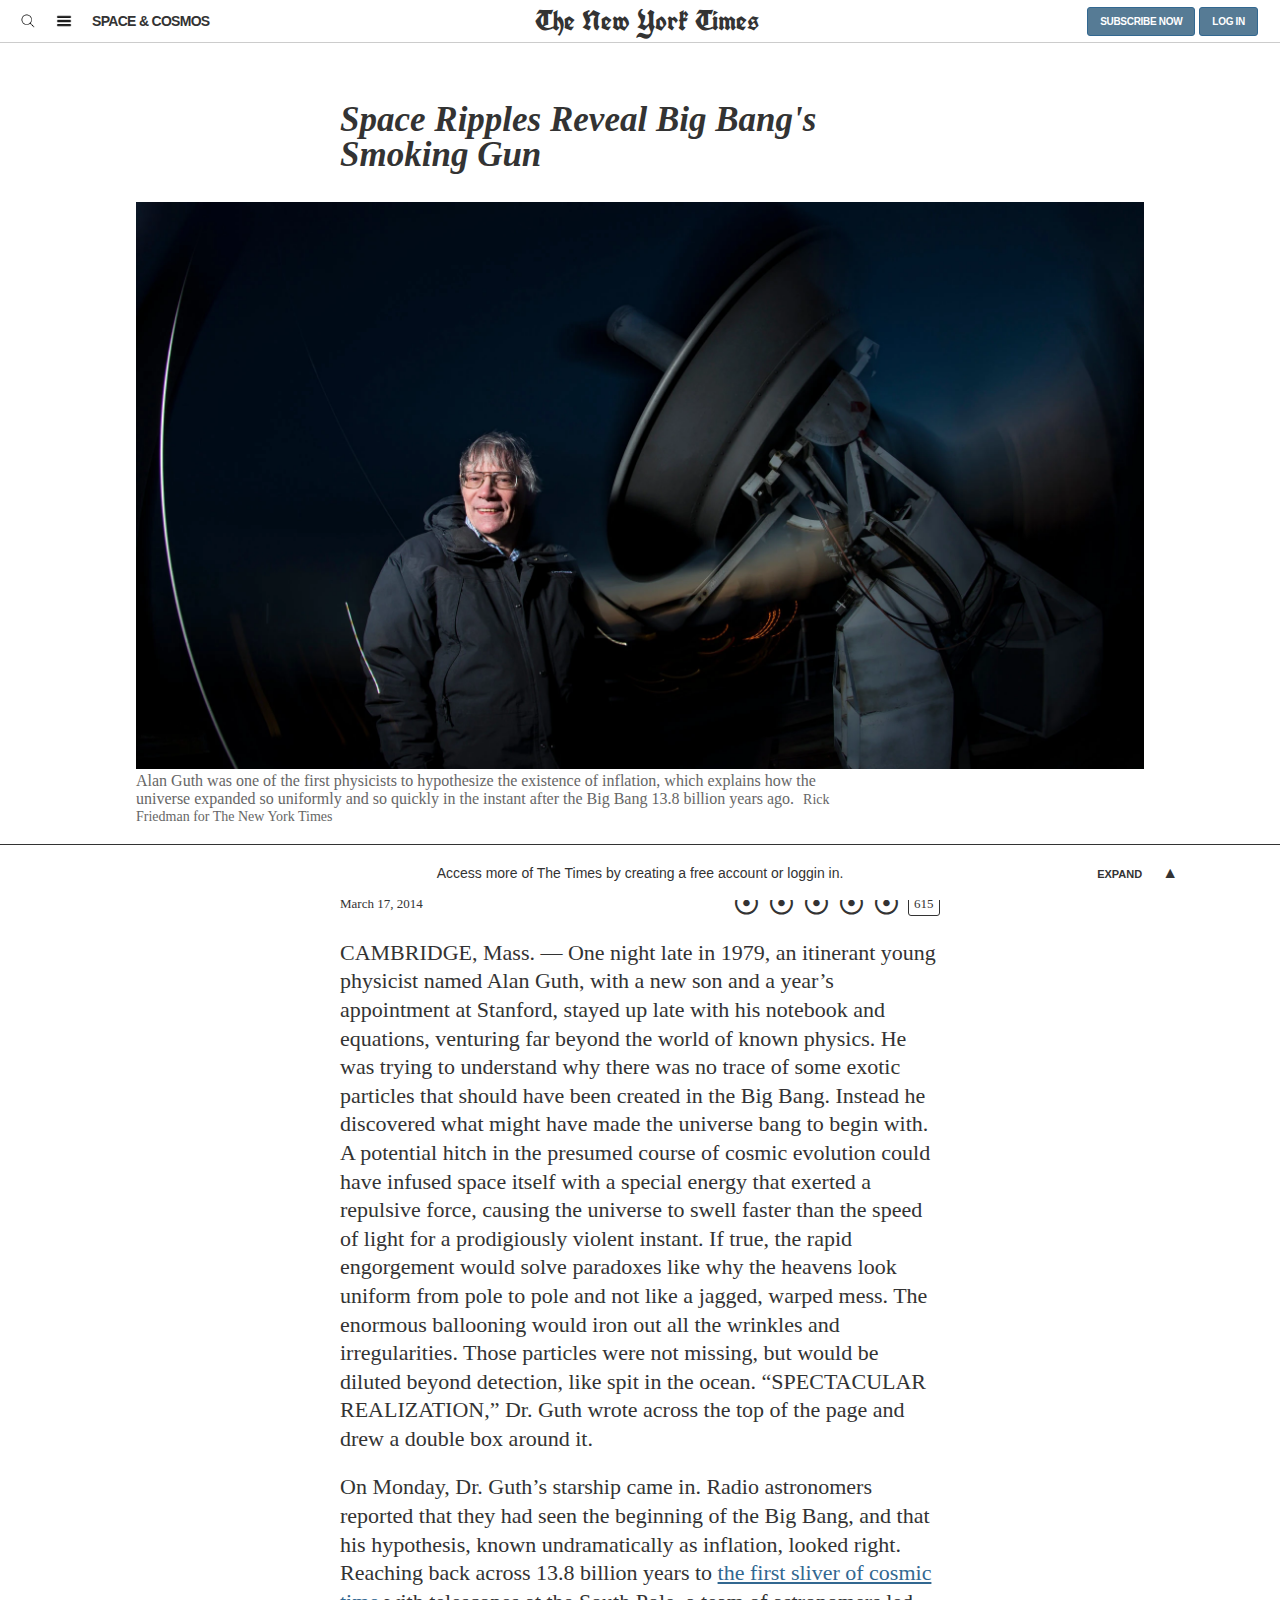
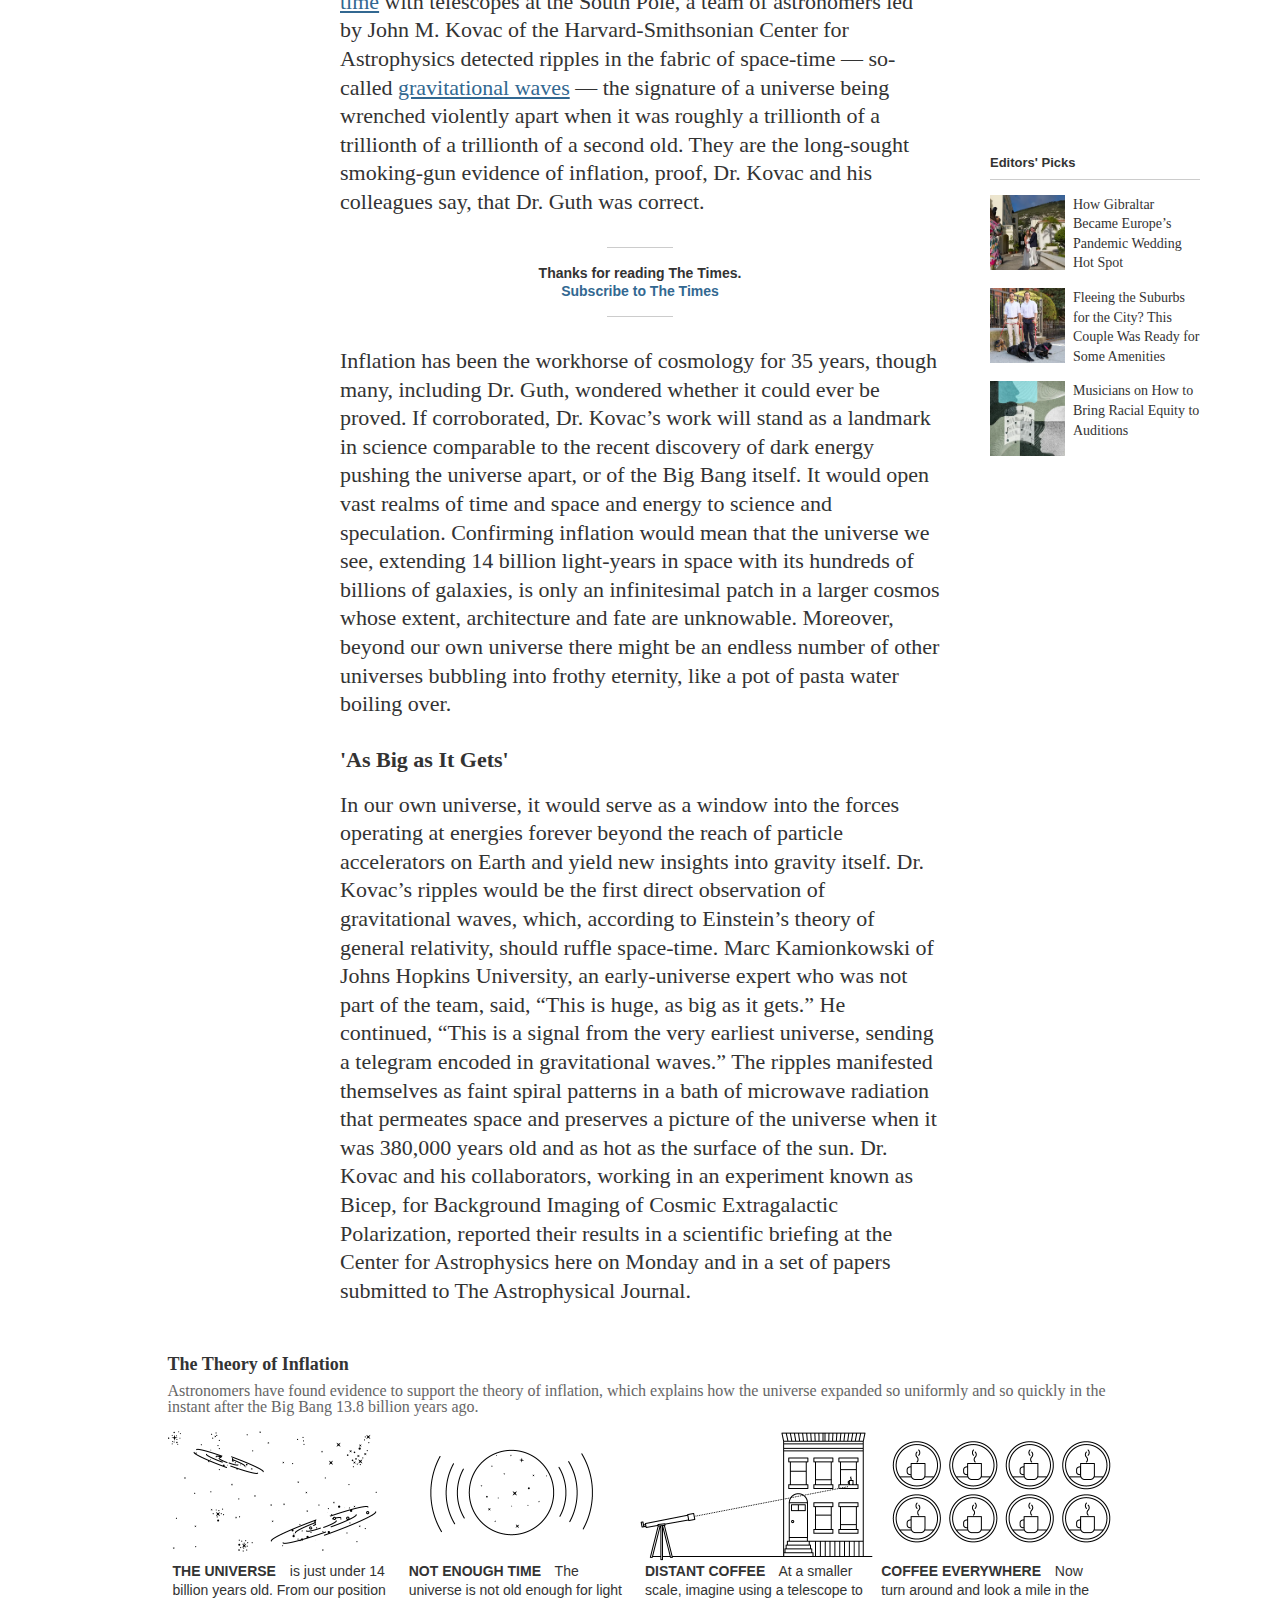
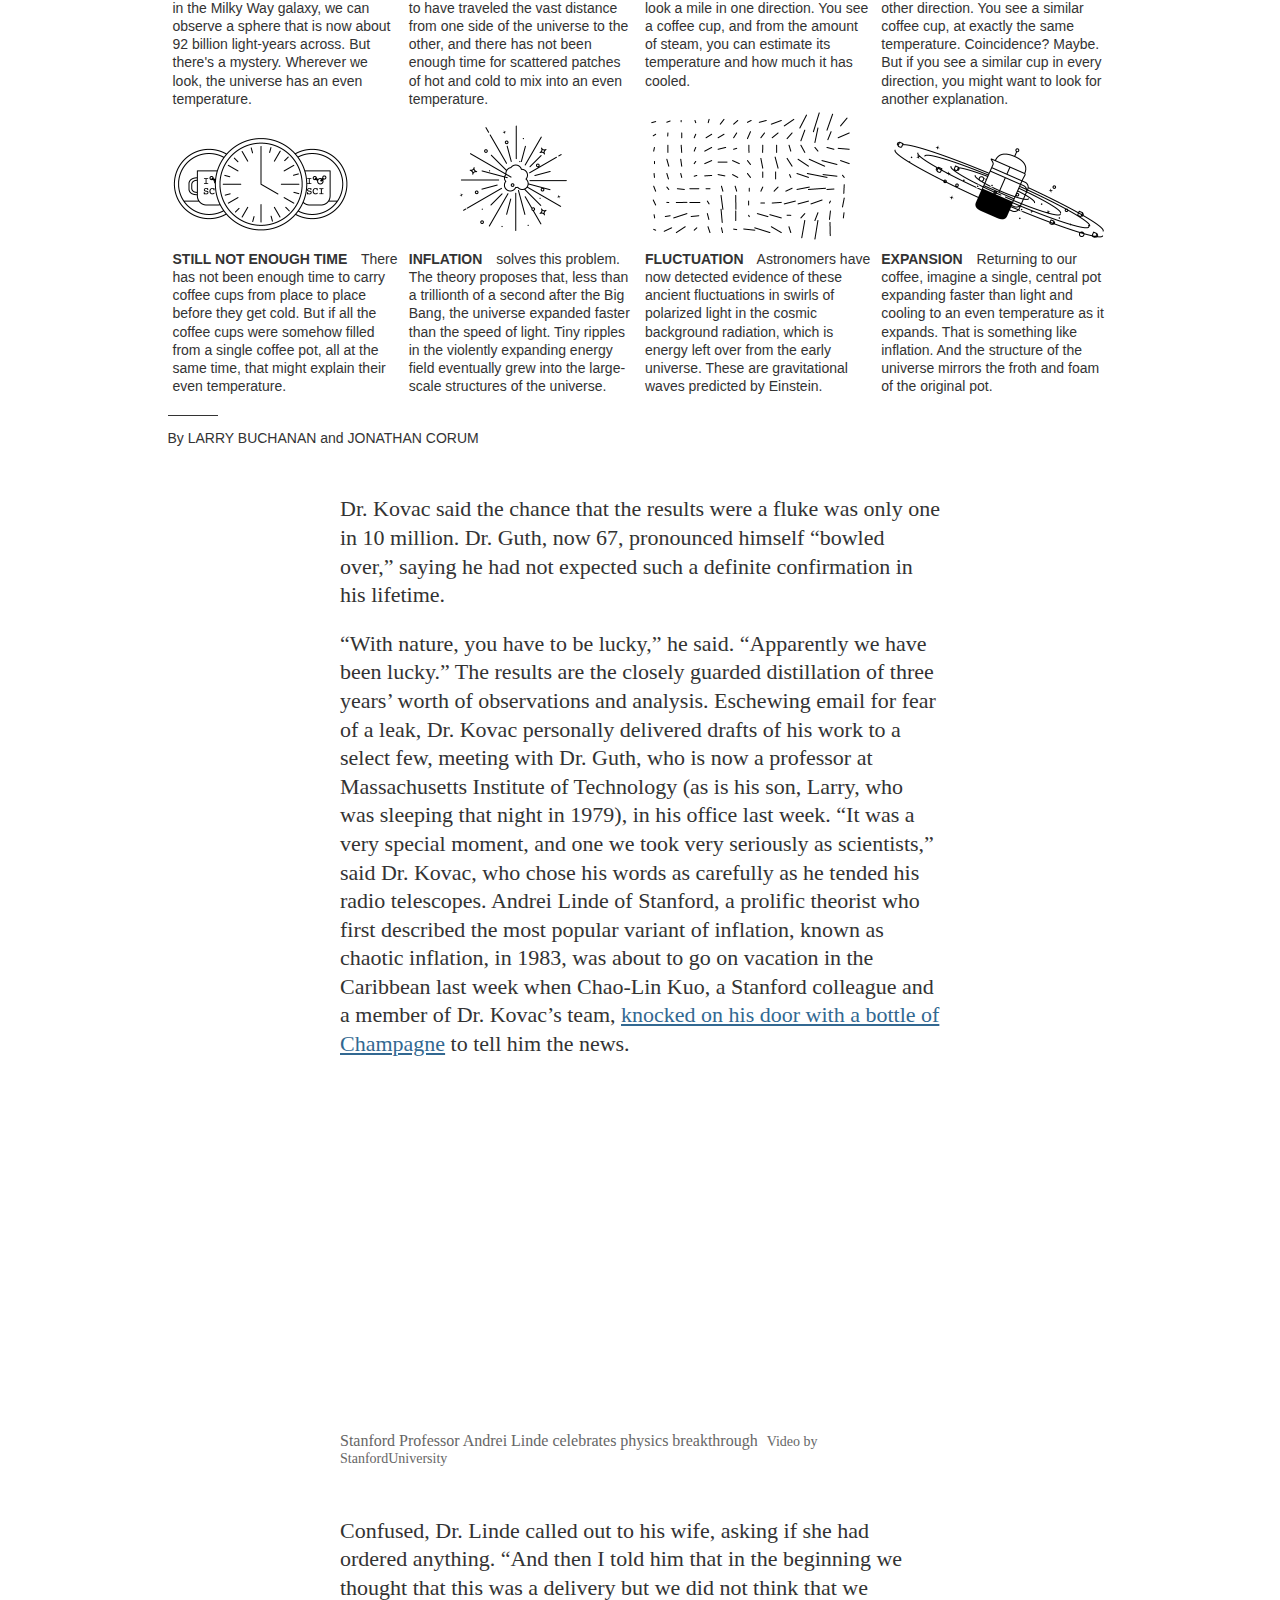
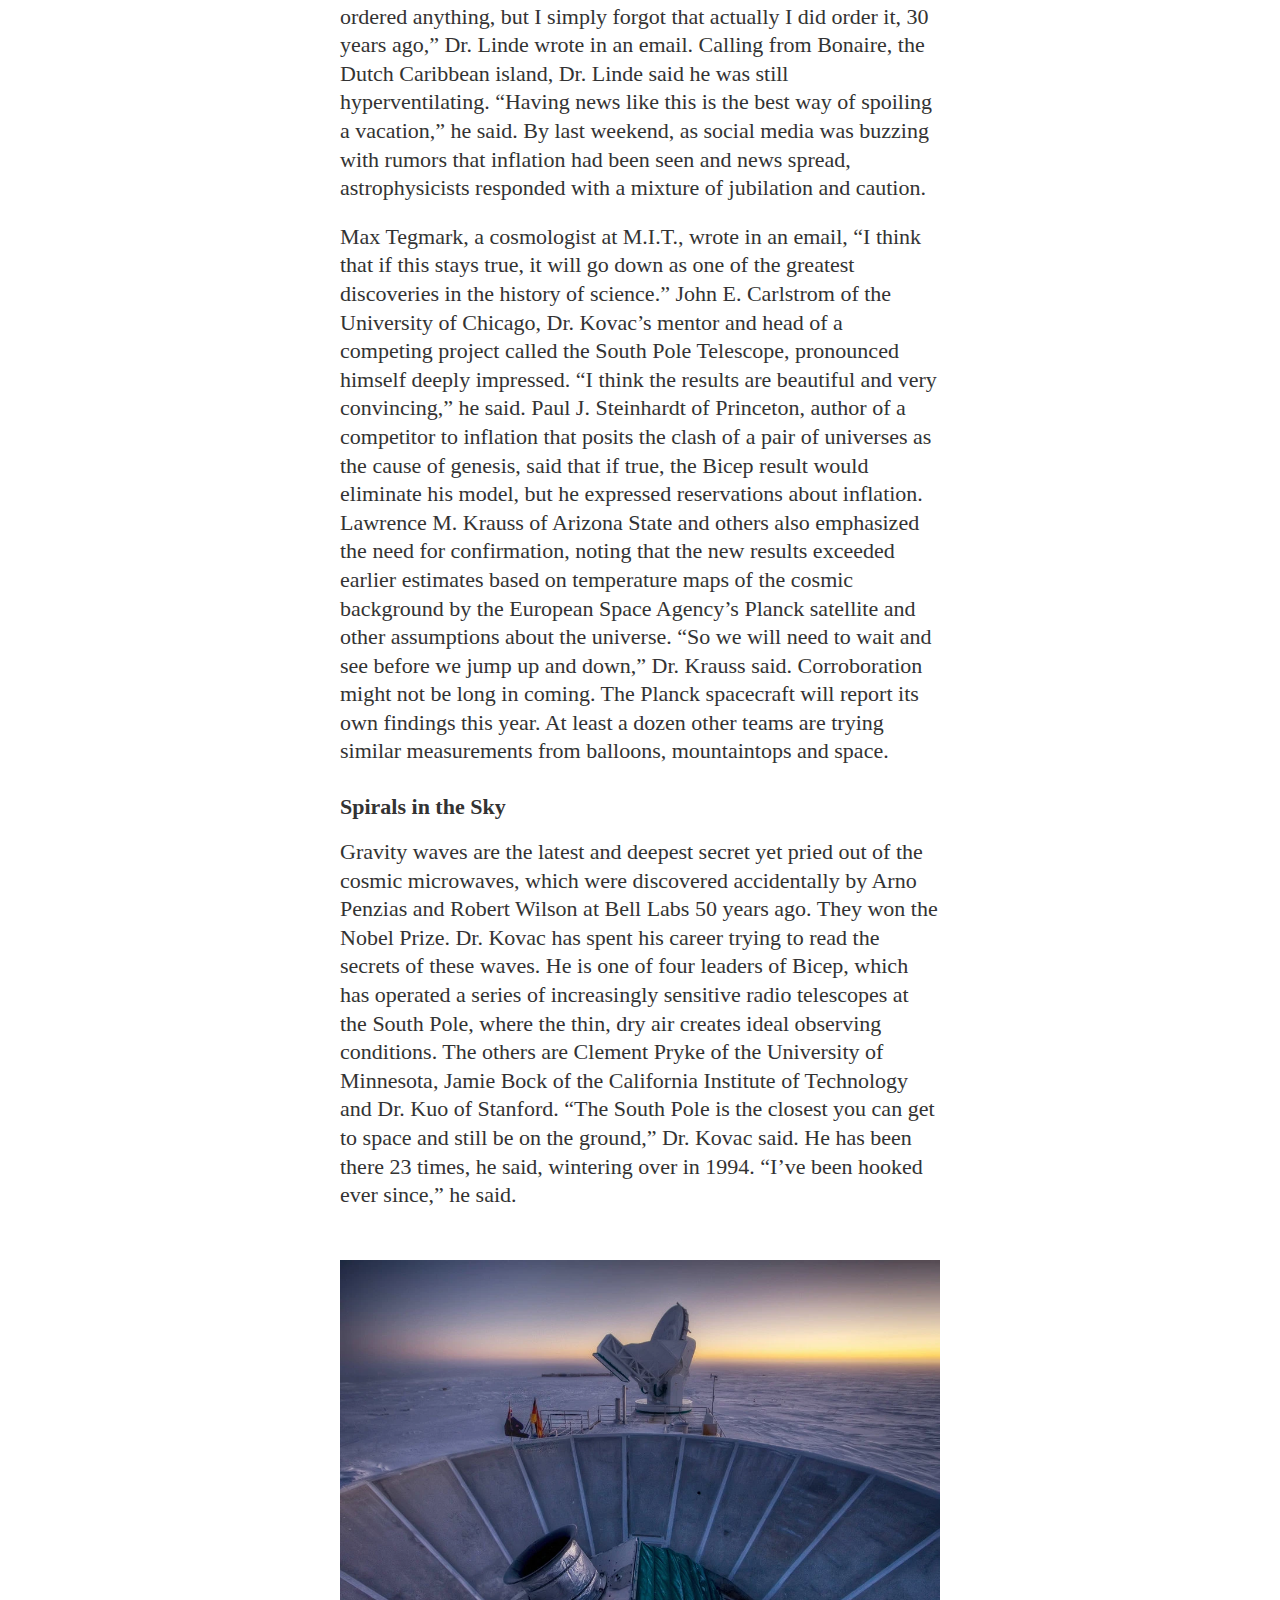
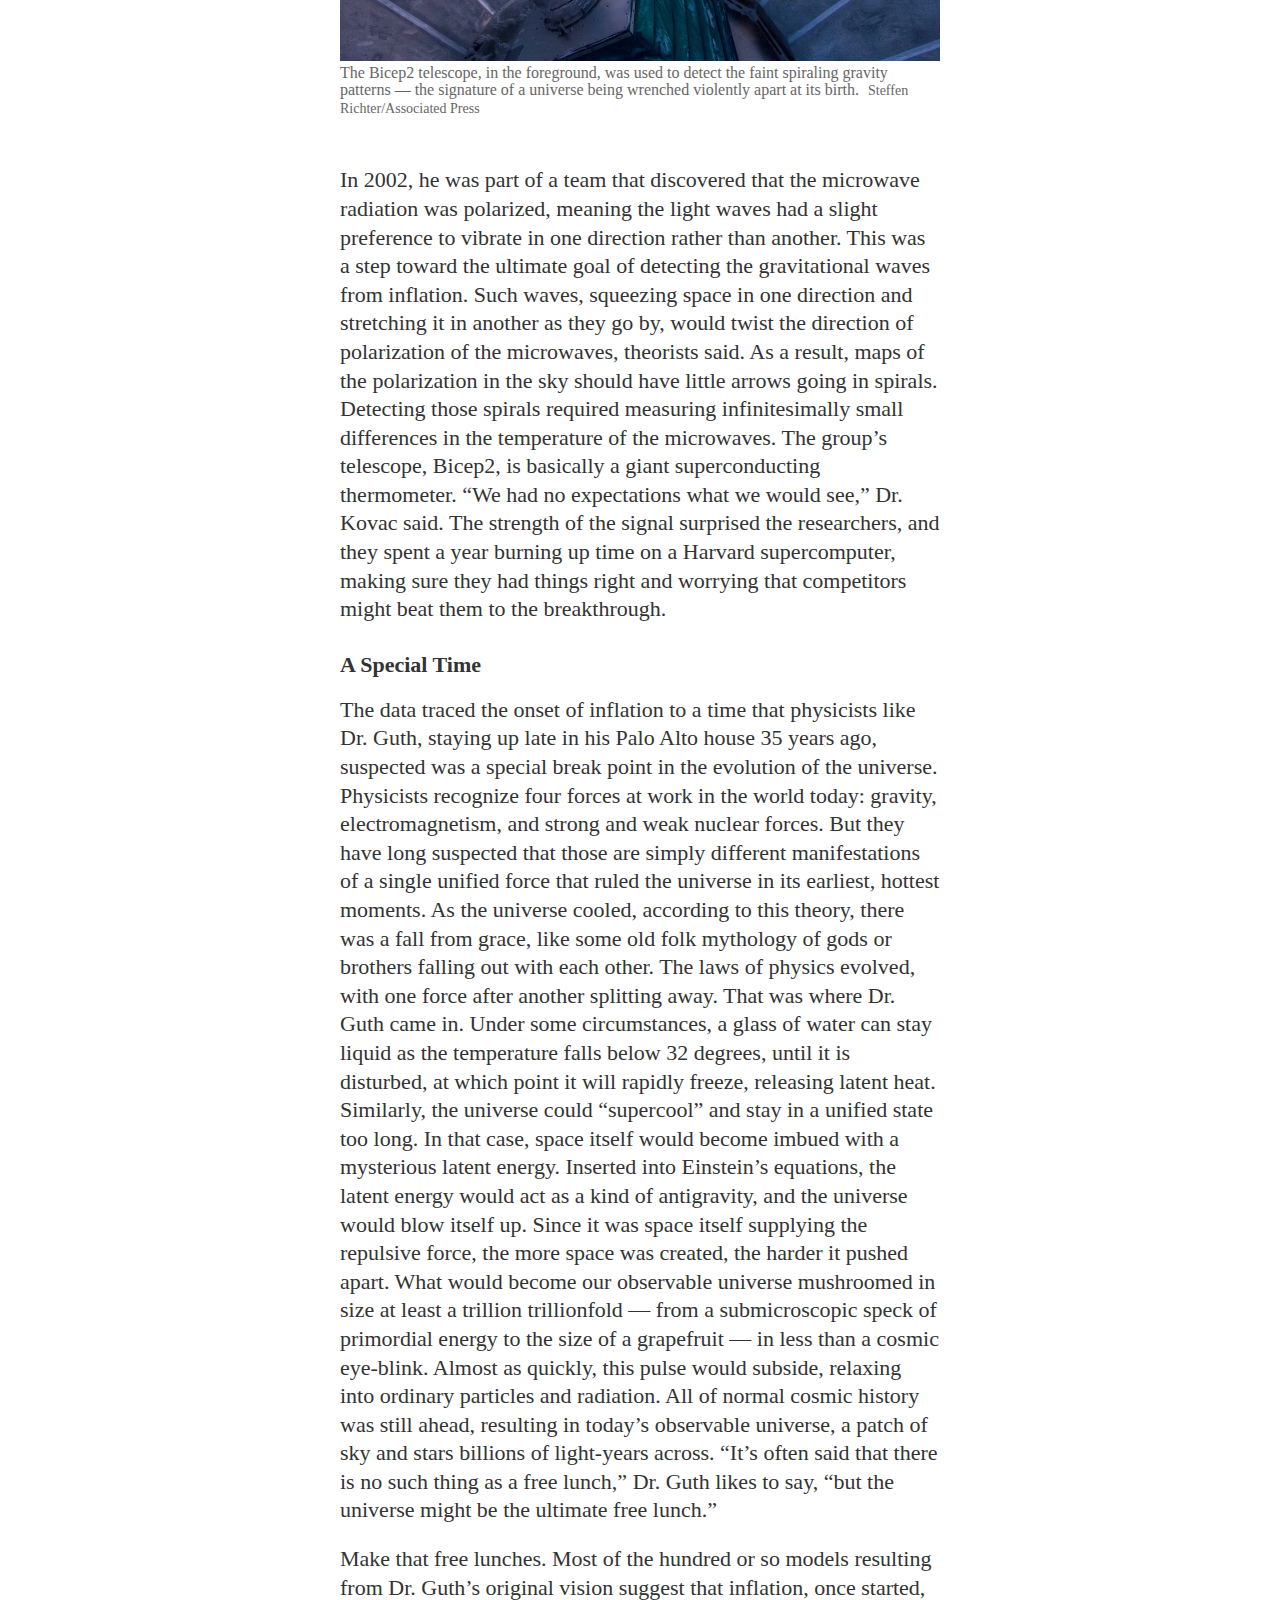
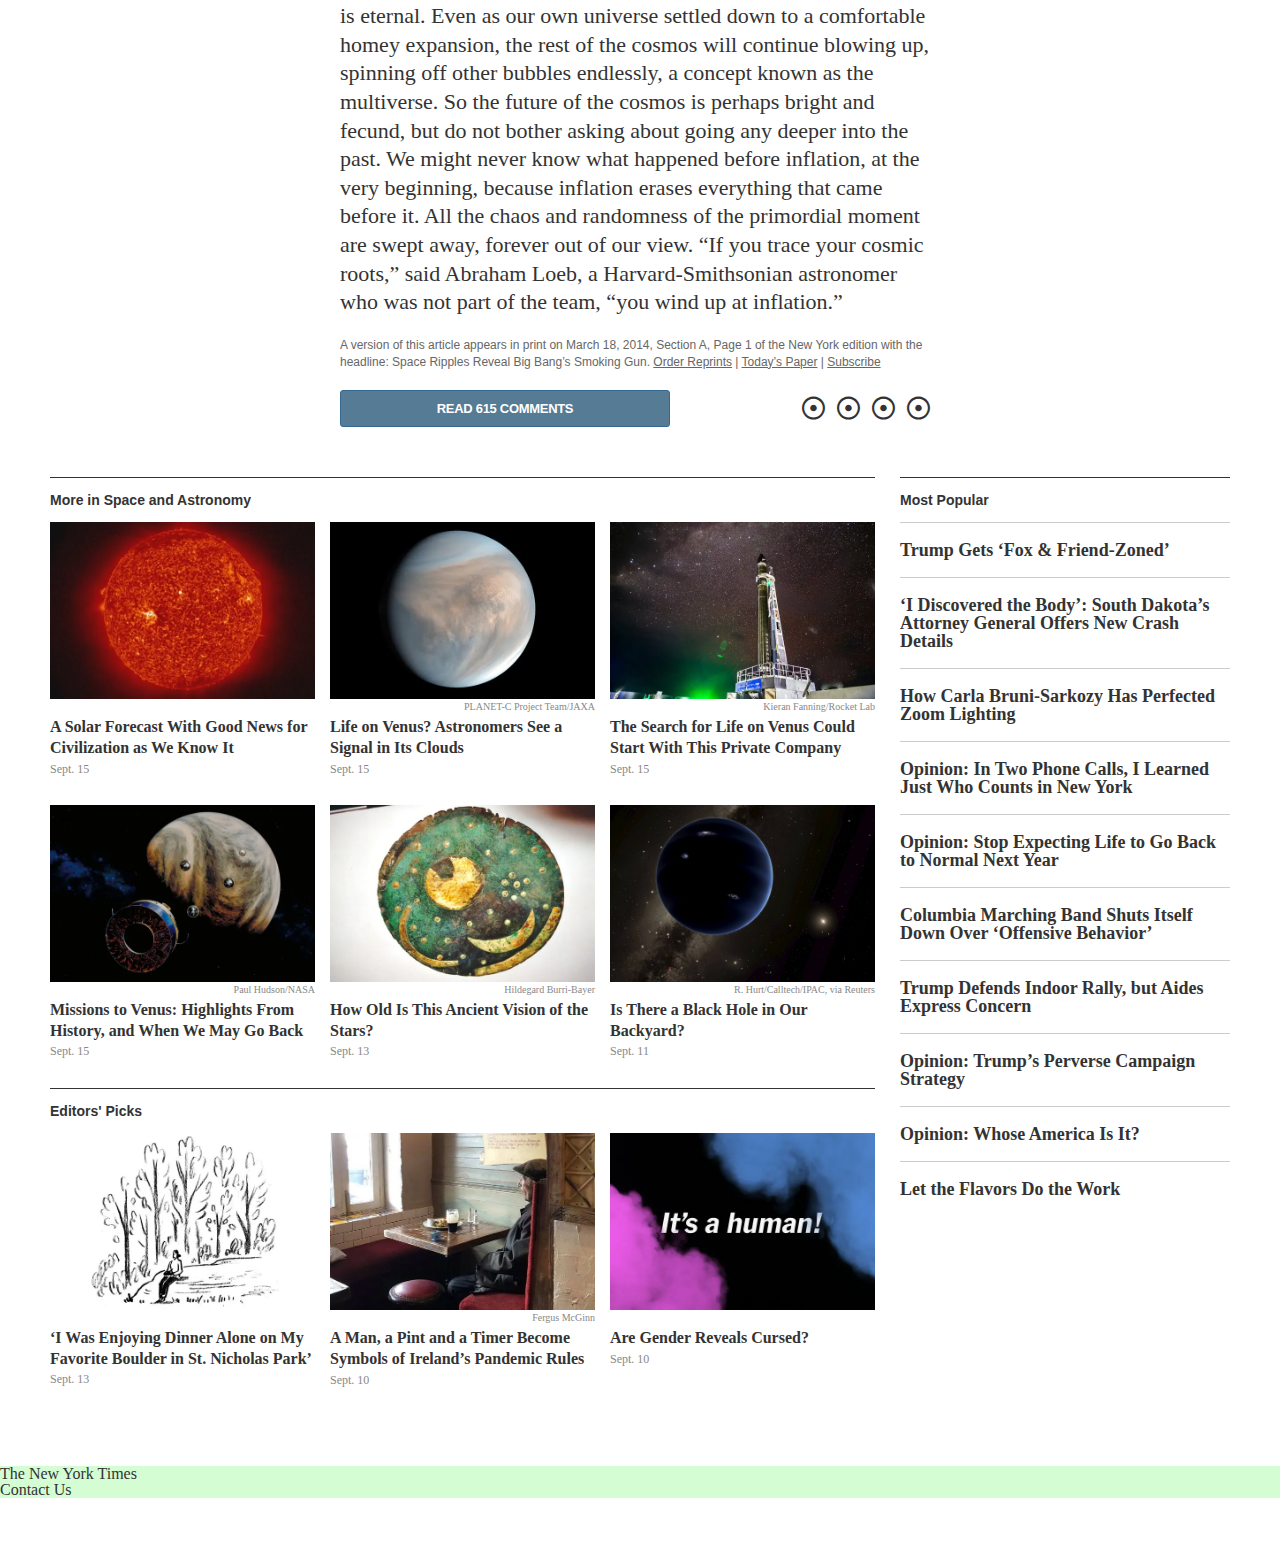
==== commit 2f449015: "style aside" ====
--- a/index.html
+++ b/index.html
@@ -236,67 +236,77 @@
         <div class="more">
           <h4>More in Space and Astronomy</h4>
           <figure class="image">
-            <img src="" alt="">
-            <figcaption>
-
-            </figcaption>
-          </figure>
-          <figure class="image">
-            <img src="" alt="">
-            <figcaption>
-
-            </figcaption>
-          </figure>
-          <figure class="image">
-            <img src="" alt="">
-            <figcaption>
-
-            </figcaption>
-          </figure>
-          <figure class="image">
-            <img src="" alt="">
-            <figcaption>
-
-            </figcaption>
-          </figure>
-          <figure class="image">
-            <img src="" alt="">
-            <figcaption>
-
-            </figcaption>
-          </figure>
-          <figure class="image">
-            <img src="" alt="">
-            <figcaption>
-
-            </figcaption>
+            <img src="images/sun.webp" alt="">
+            <figcaption></figcaption>
+            <p>A Solar Forecast With Good News for Civilization as We Know It</p>
+            <p class="date">Sept. 15</p>
+          </figure>
+          <figure class="image">
+            <img src="images/venus.webp" alt="">
+            <figcaption>PLANET-C Project Team/JAXA</figcaption>
+            <p>Life on Venus? Astronomers See a Signal in Its Clouds</p>
+            <p class="date">Sept. 15</p>
+          </figure>
+          <figure class="image">
+            <img src="images/rocket-launch.webp" alt="">
+            <figcaption>Kieran Fanning/Rocket Lab</figcaption>
+            <p>The Search for Life on Venus Could Start With This Private Company</p>
+            <p class="date">Sept. 15</p>
+          </figure>
+          <figure class="image">
+            <img src="images/missions-to-venus.webp" alt="">
+            <figcaption>Paul Hudson/NASA</figcaption>
+            <p>Missions to Venus: Highlights From History, and When We May Go Back</p>
+            <p class="date">Sept. 15</p>
+          </figure>
+          <figure class="image">
+            <img src="images/stars.webp" alt="">
+            <figcaption>Hildegard Burri-Bayer</figcaption>
+            <p>How Old Is This Ancient Vision of the Stars?</p>
+            <p class="date">Sept. 13</p>
+          </figure>
+          <figure class="image">
+            <img src="images/black-hole.jpg" alt="">
+            <figcaption>R. Hurt/Calltech/IPAC, via Reuters</figcaption>
+            <p>Is There a Black Hole in Our Backyard?</p>
+            <p class="date">Sept. 11</p>
+          </figure>
+        </div>
+
+        <div class="editors-picks">
+          <h4>Editors' Picks</h4>
+          <figure class="image">
+            <img src="images/park.webp" alt="">
+            <figcaption></figcaption>
+            <p>‘I Was Enjoying Dinner Alone on My Favorite Boulder in St. Nicholas Park’</p>
+            <p class="date">Sept. 13</p>
+          </figure>
+          <figure class="image">
+            <img src="images/bar.webp" alt="">
+            <figcaption>Fergus McGinn</figcaption>
+            <p>A Man, a Pint and a Timer Become Symbols of Ireland’s Pandemic Rules</p>
+            <p class="date">Sept. 10</p>
+          </figure>
+          <figure class="image">
+            <img src="images/gender-reveal.webp" alt="">
+            <figcaption></figcaption>
+            <p>Are Gender Reveals Cursed?</p>
+            <p class="date">Sept. 10</p>
           </figure>
         </div>
 
         <div class="most-popular">
           <h4>Most Popular</h4>
-        </div>
-
-        <div class="editors-picks">
-          <h4>Editors' Picks</h4>
-          <figure class="image">
-            <img src="" alt="">
-            <figcaption>
-
-            </figcaption>
-          </figure>
-          <figure class="image">
-            <img src="" alt="">
-            <figcaption>
-
-            </figcaption>
-          </figure>
-          <figure class="image">
-            <img src="" alt="">
-            <figcaption>
-
-            </figcaption>
-          </figure>
+          <p>Trump Gets ‘Fox & Friend-Zoned’</p>
+          <p>‘I Discovered the Body’: South Dakota’s Attorney General Offers New Crash Details</p>
+          <p>How Carla Bruni-Sarkozy Has Perfected Zoom Lighting</p>
+          <p>Opinion: In Two Phone Calls, I Learned Just Who Counts in New York</p>
+          <p>Opinion: Stop Expecting Life to Go Back to Normal Next Year</p>
+          <p>Columbia Marching Band Shuts Itself Down Over ‘Offensive Behavior’</p>
+          <p>Trump Defends Indoor Rally, but Aides Express Concern</p>
+          <p>Opinion: Trump’s Perverse Campaign Strategy</p>
+          <p>Opinion: Whose America Is It?</p>
+          <p>Let the Flavors Do the Work</p>
         </div>
       </aside>
 
--- a/css/main.css
+++ b/css/main.css
@@ -335,7 +335,79 @@
 /* ASIDE */
 
 aside.bottom {
-  background-color: rgb(206, 206, 255);
+  margin: 50px;
+  display: grid;
+  grid-template-columns: 5fr 2fr;
+  grid-template-areas:
+    "more mp"
+    "ep   mp";
+  column-gap: 25px;
+}
+aside.bottom .more {
+  grid-area: more;
+}
+aside.bottom .most-popular {
+  grid-area: mp;
+}
+aside.bottom .editors-picks {
+  grid-area: ep;
+}
+aside.bottom > * {
+  border-top: 1px solid;
+}
+aside.bottom .more,
+aside.bottom .editors-picks {
+  display: grid;
+  grid-template-columns: repeat(3, 1fr);
+  column-gap: 15px;
+}
+aside.bottom .more figure,
+aside.bottom .editors-picks figure {
+  margin-bottom: 25px;
+}
+aside.bottom .more img,
+aside.bottom .editors-picks img {
+  width: 100%;
+}
+aside.bottom .more figcaption,
+aside.bottom .editors-picks figcaption {
+  text-align: right;
+  color: #888;
+  font-size: 10px;
+  height: 12px;
+}
+aside.bottom .more p,
+aside.bottom .editors-picks p {
+  font-size: 16px;
+  line-height: 1.3;
+  margin: 3px 0;
+  font-weight: bold;
+}
+aside.bottom .more p:hover,
+aside.bottom .editors-picks p:hover {
+  color: #888;
+}
+aside.bottom .more p.date,
+aside.bottom .editors-picks p.date {
+  color: #888;
+  font-size: 12px;
+  font-weight: normal;
+}
+aside.bottom h4 {
+  font-family: Helvetica, Arial, sans-serif;
+  font-weight: bold;
+  font-size: 14px;
+  padding: 15px 0;
+  grid-column: 1 / -1;
+}
+aside.bottom .most-popular p {
+  font-size: 18px;
+  font-weight: bold;
+  padding: 18px 0;
+  border-top: 1px solid #CCC;
+}
+aside.bottom .most-popular p:hover {
+  color: #888;
 }
 
 /* FOOTER */
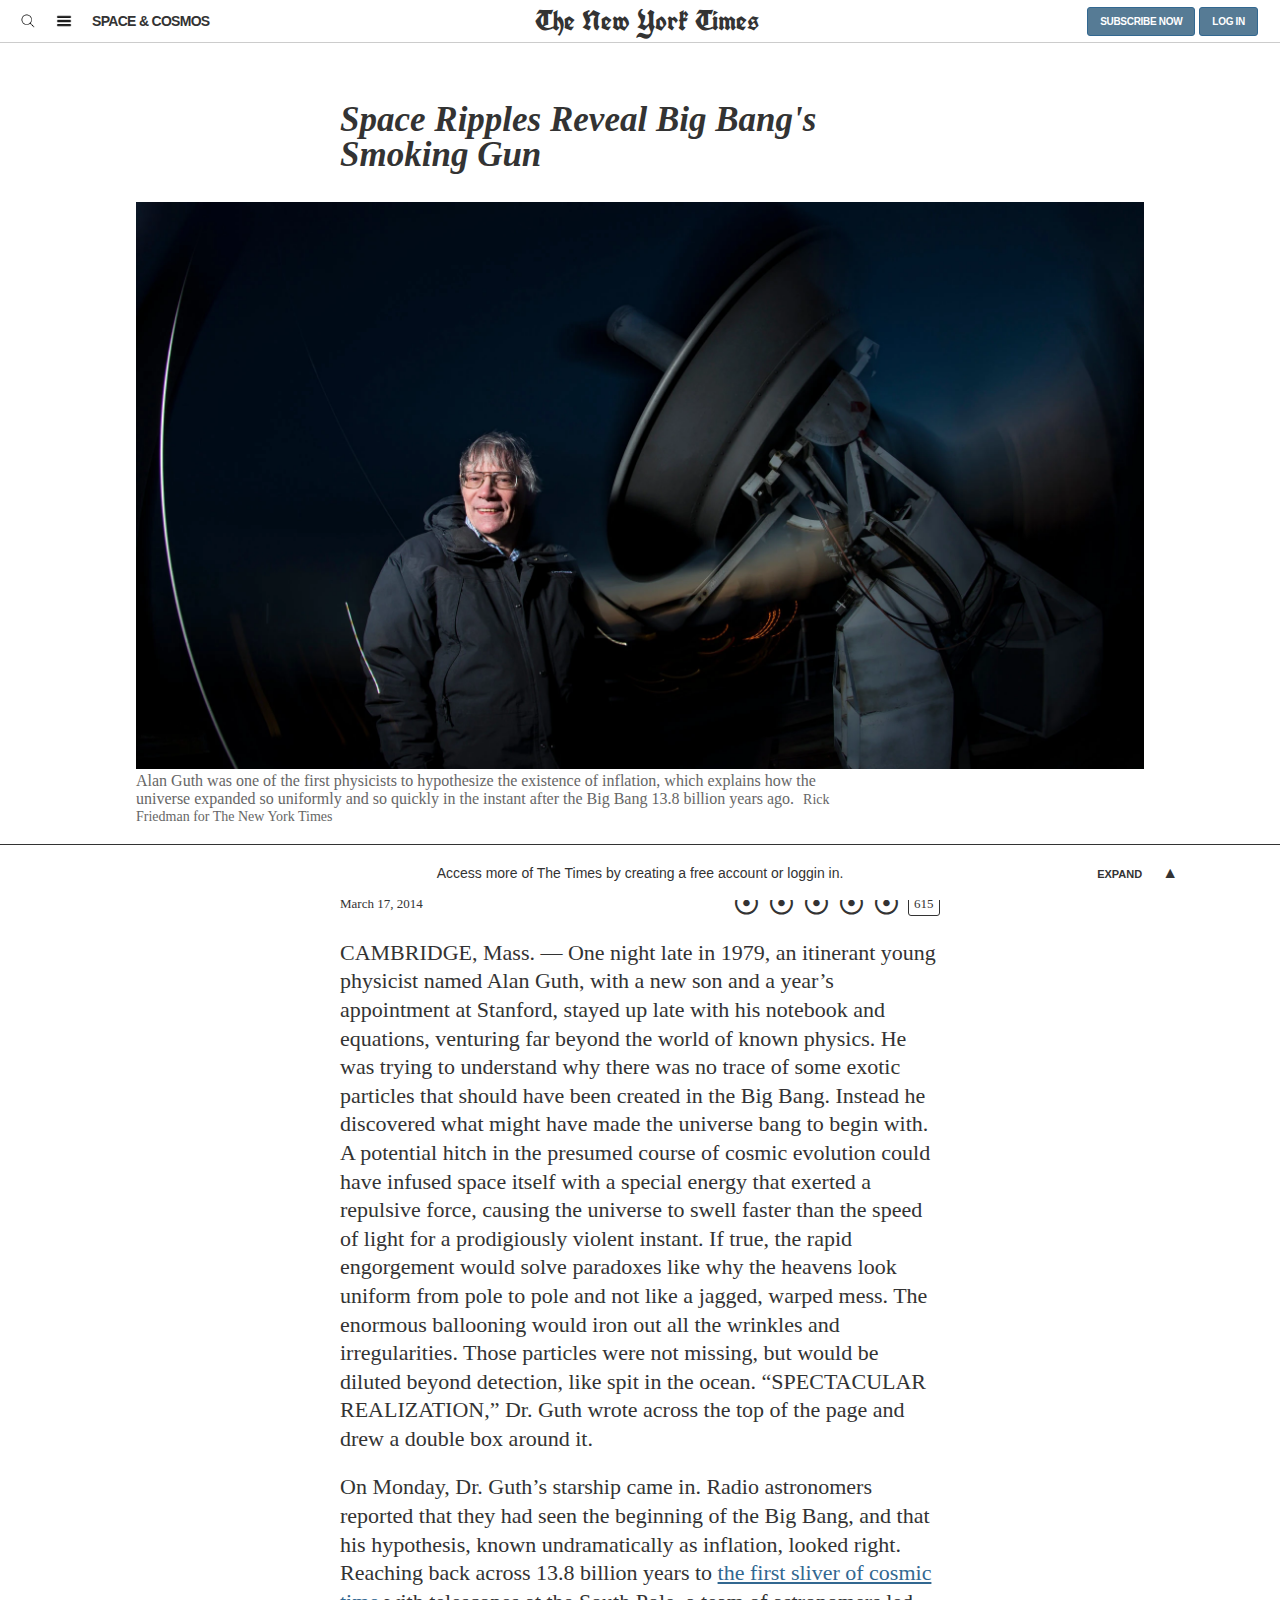
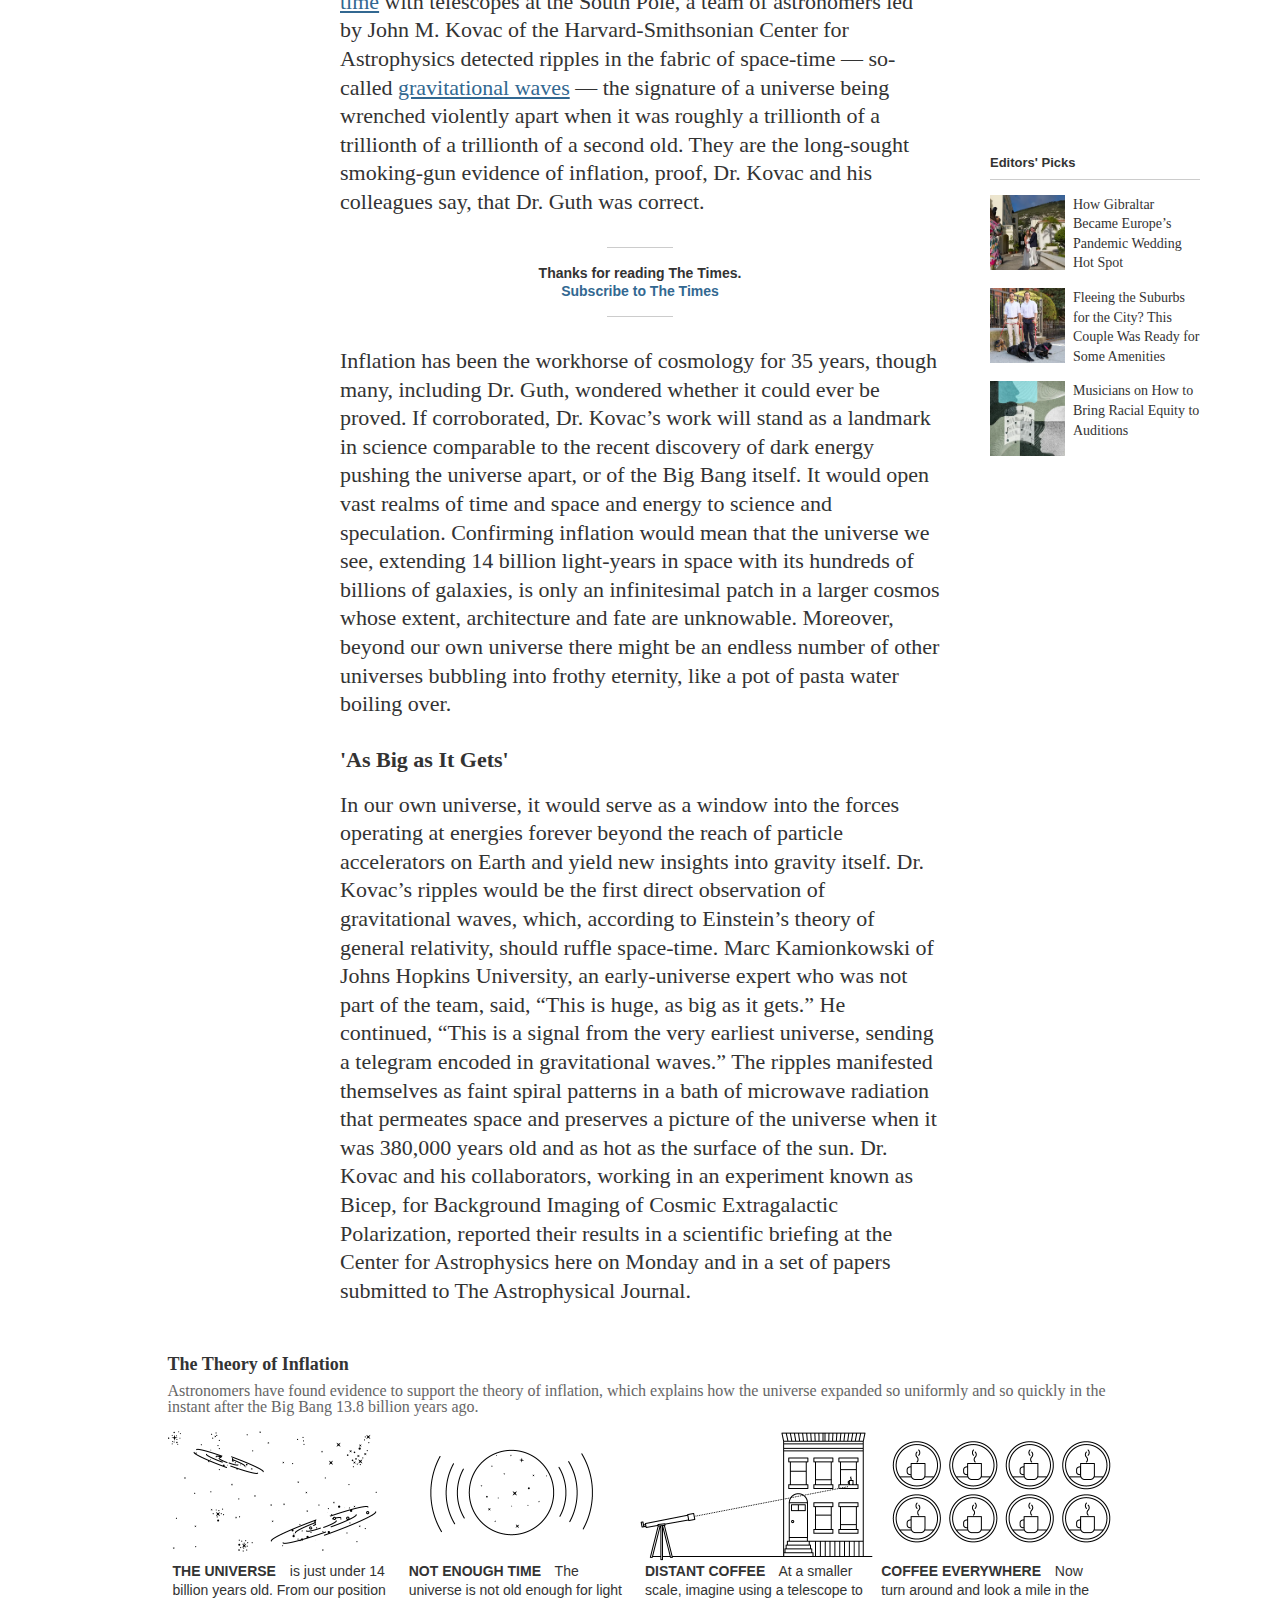
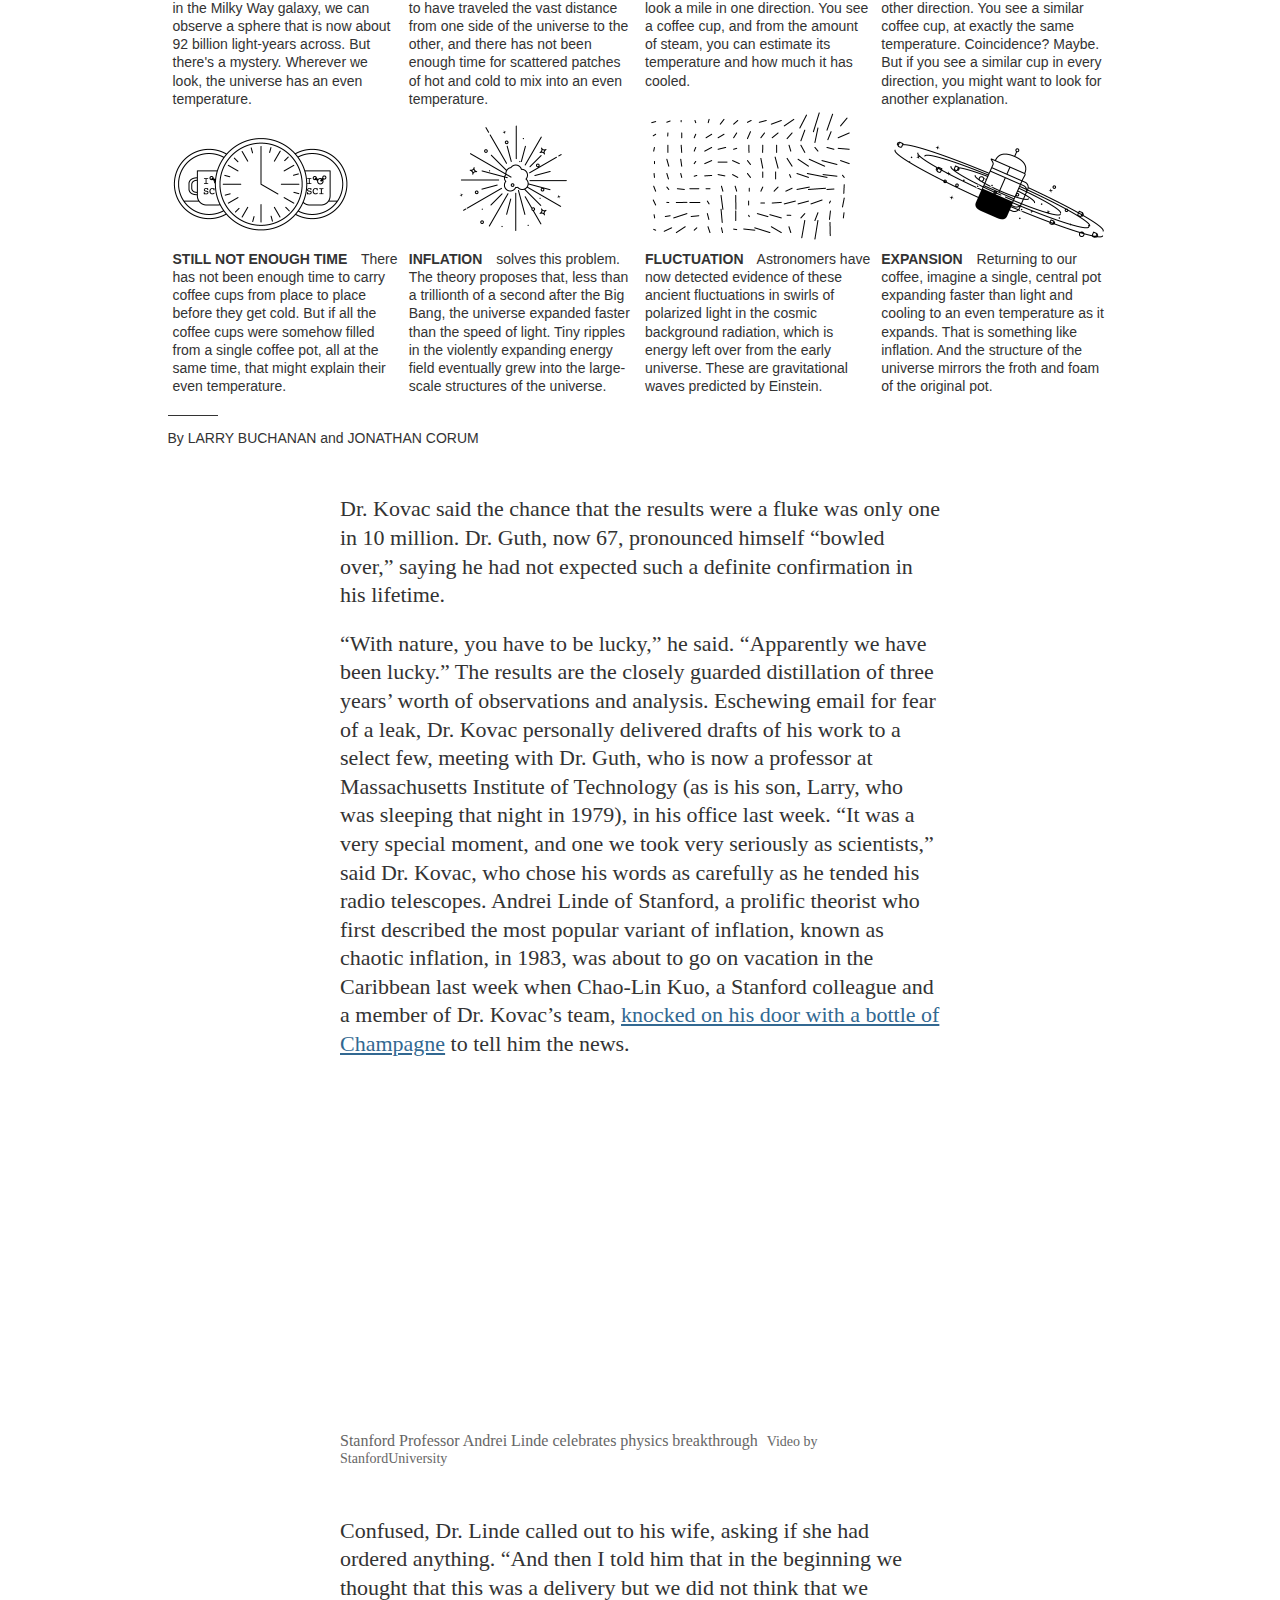
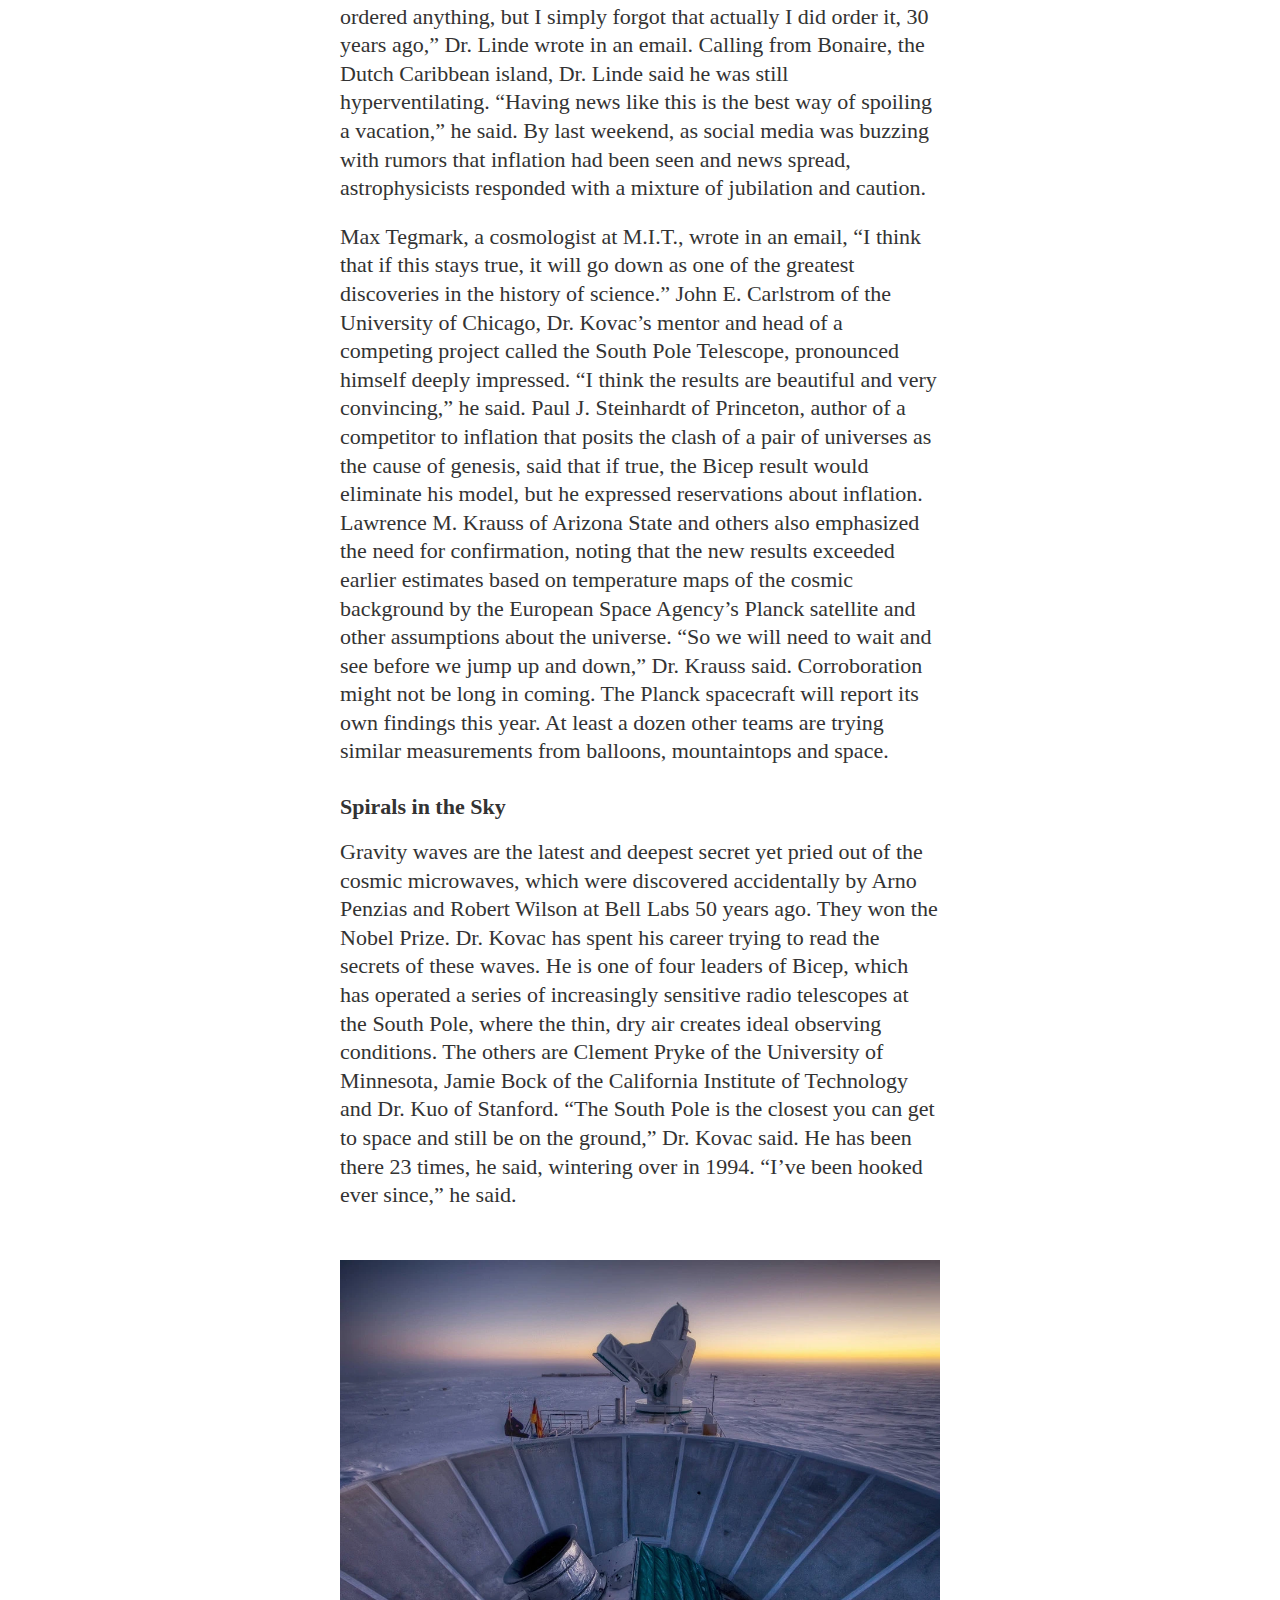
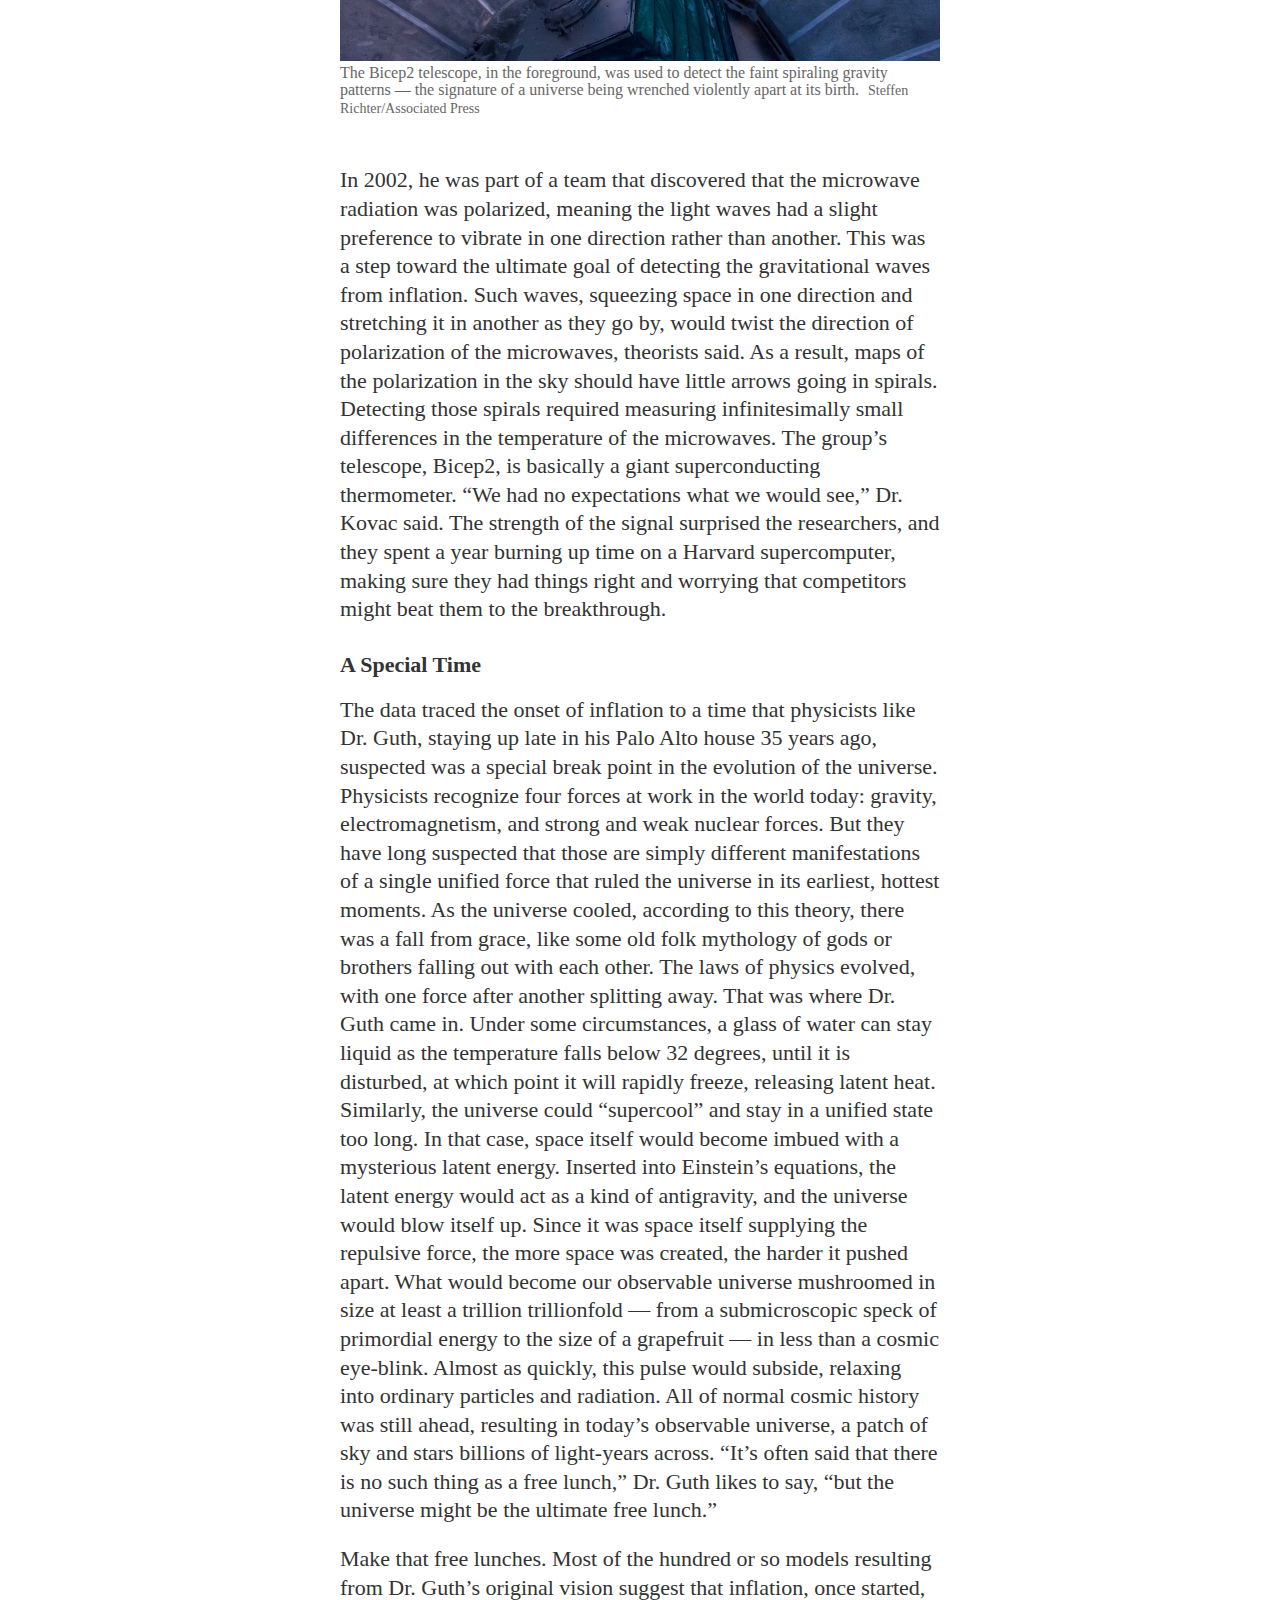
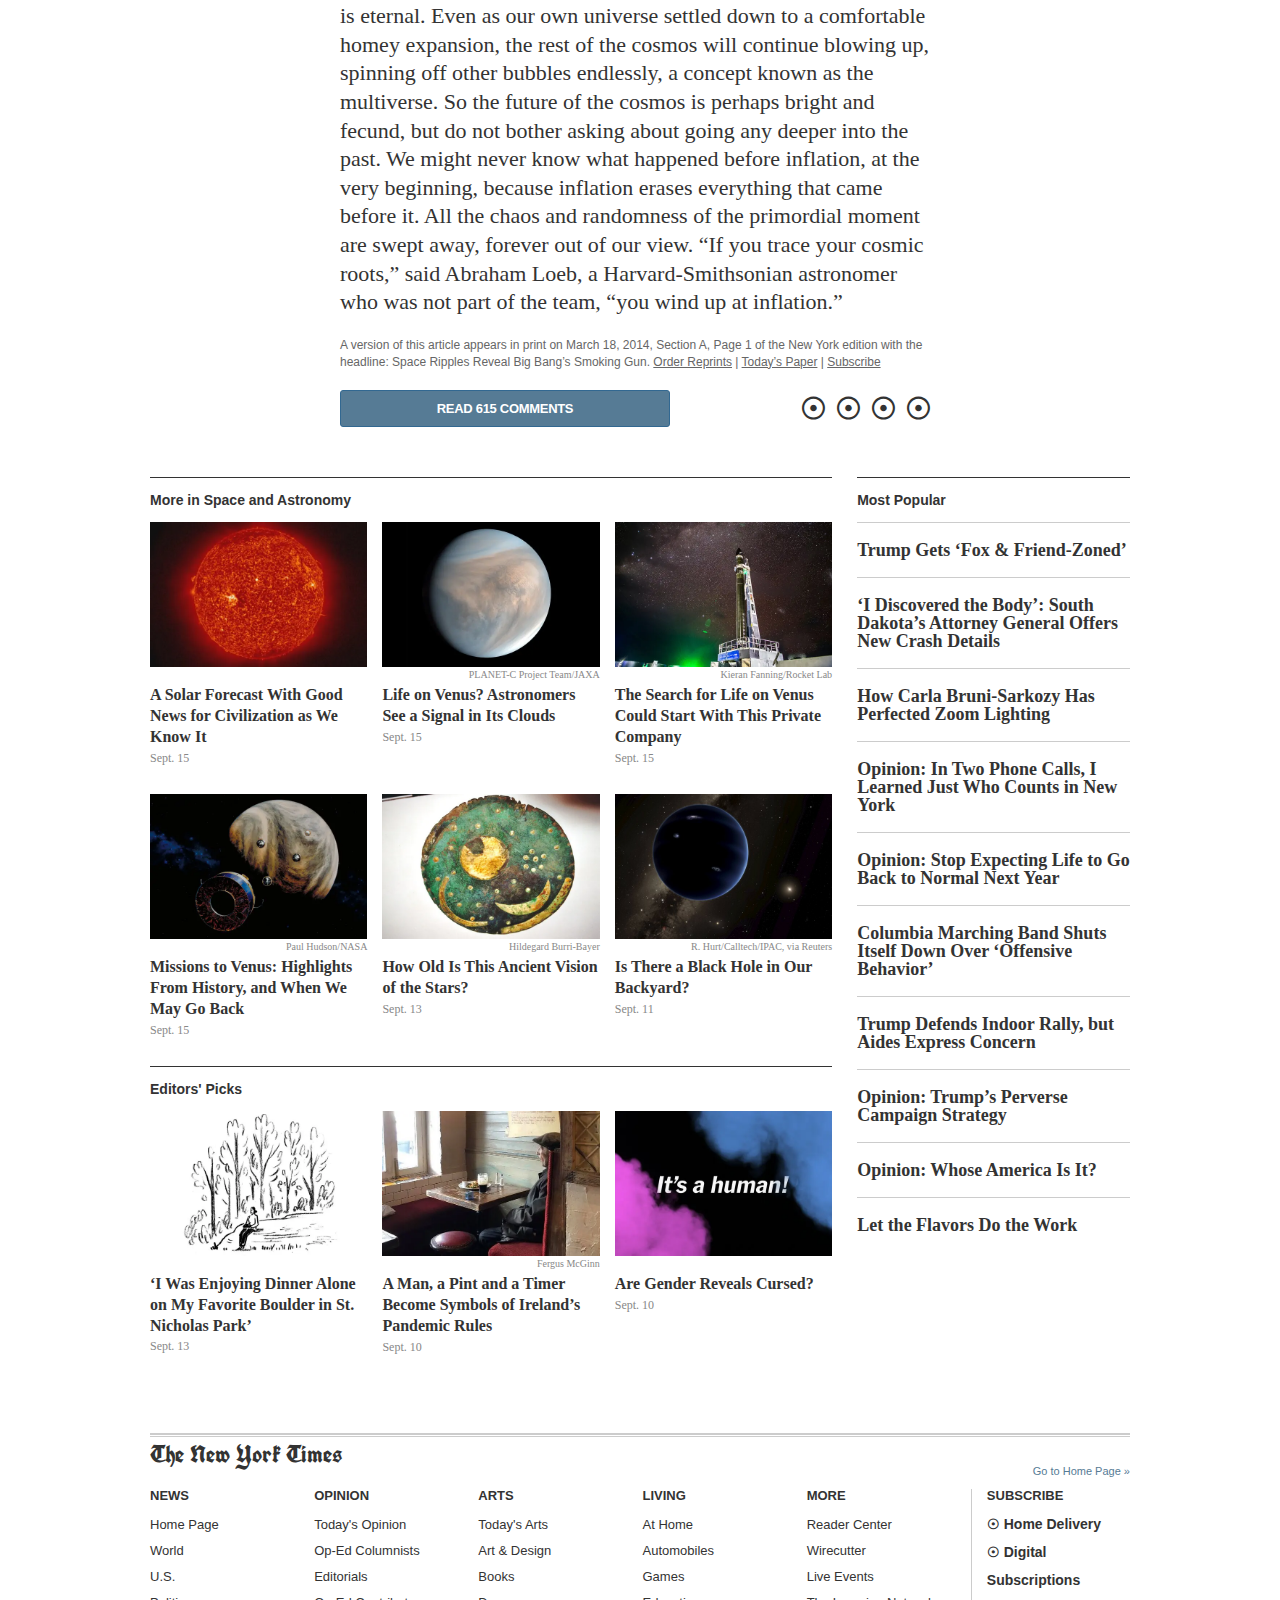
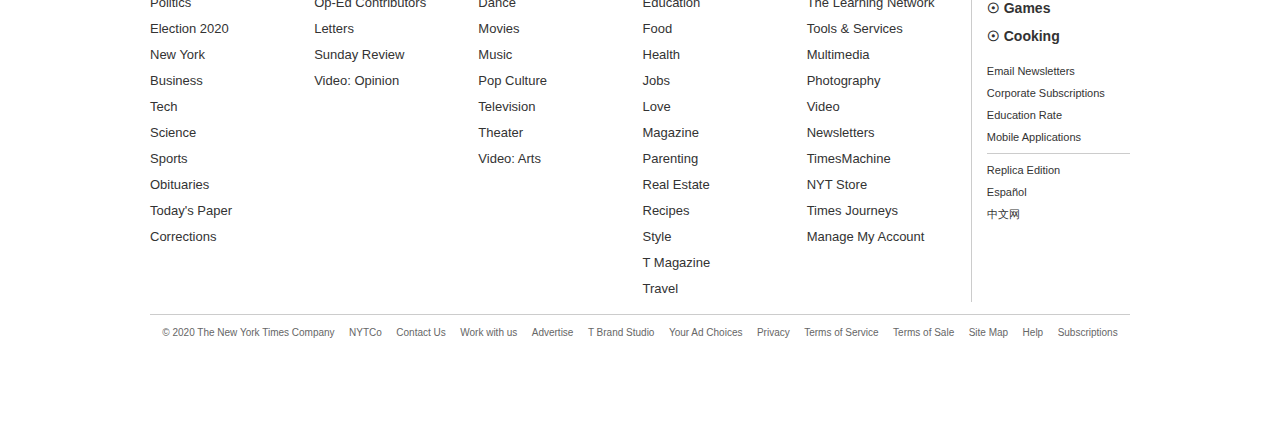
==== commit fa95e9c8: "style footer" ====
--- a/index.html
+++ b/index.html
@@ -312,10 +312,124 @@
 
       <footer>
         <nav class="category">
-          The New York Times
+          <div class="heading">
+            <a class="nytimes" href="link.html">The New York Times</a>
+            <a class="home" href="link.html">Go to Home Page »</a>
+          </div>
+          <ul class="categories">
+            <li class="category-title">News
+              <ul class="category-list">
+                <li><a href="link.html">Home Page</a></li>
+                <li><a href="link.html">World</a></li>
+                <li><a href="link.html">U.S.</a></li>
+                <li><a href="link.html">Politics</a></li>
+                <li><a href="link.html">Election 2020</a></li>
+                <li><a href="link.html">New York</a></li>
+                <li><a href="link.html">Business</a></li>
+                <li><a href="link.html">Tech</a></li>
+                <li><a href="link.html">Science</a></li>
+                <li><a href="link.html">Sports</a></li>
+                <li><a href="link.html">Obituaries</a></li>
+                <li><a href="link.html">Today's Paper</a></li>
+                <li><a href="link.html">Corrections</a></li>
+              </ul>
+            </li>
+            <li class="category-title">Opinion
+              <ul class="category-list">
+                <li><a href="link.html">Today's Opinion</a></li>
+                <li><a href="link.html">Op-Ed Columnists</a></li>
+                <li><a href="link.html">Editorials</a></li>
+                <li><a href="link.html">Op-Ed Contributors</a></li>
+                <li><a href="link.html">Letters</a></li>
+                <li><a href="link.html">Sunday Review</a></li>
+                <li><a href="link.html">Video: Opinion</a></li>
+              </ul>
+            </li>
+            <li class="category-title">Arts
+              <ul class="category-list">
+                <li><a href="link.html">Today's Arts</a></li>
+                <li><a href="link.html">Art & Design</a></li>
+                <li><a href="link.html">Books</a></li>
+                <li><a href="link.html">Dance</a></li>
+                <li><a href="link.html">Movies</a></li>
+                <li><a href="link.html">Music</a></li>
+                <li><a href="link.html">Pop Culture</a></li>
+                <li><a href="link.html">Television</a></li>
+                <li><a href="link.html">Theater</a></li>
+                <li><a href="link.html">Video: Arts</a></li>
+              </ul>
+            </li>
+            <li class="category-title">Living
+              <ul class="category-list">
+                <li><a href="link.html">At Home</a></li>
+                <li><a href="link.html">Automobiles</a></li>
+                <li><a href="link.html">Games</a></li>
+                <li><a href="link.html">Education</a></li>
+                <li><a href="link.html">Food</a></li>
+                <li><a href="link.html">Health</a></li>
+                <li><a href="link.html">Jobs</a></li>
+                <li><a href="link.html">Love</a></li>
+                <li><a href="link.html">Magazine</a></li>
+                <li><a href="link.html">Parenting</a></li>
+                <li><a href="link.html">Real Estate</a></li>
+                <li><a href="link.html">Recipes</a></li>
+                <li><a href="link.html">Style</a></li>
+                <li><a href="link.html">T Magazine</a></li>
+                <li><a href="link.html">Travel</a></li>
+              </ul>
+            </li>
+            <li class="category-title">More
+              <ul class="category-list">
+                <li><a href="link.html">Reader Center</a></li>
+                <li><a href="link.html">Wirecutter</a></li>
+                <li><a href="link.html">Live Events</a></li>
+                <li><a href="link.html">The Learning Network</a></li>
+                <li><a href="link.html">Tools & Services</a></li>
+                <li><a href="link.html">Multimedia</a></li>
+                <li><a href="link.html">Photography</a></li>
+                <li><a href="link.html">Video</a></li>
+                <li><a href="link.html">Newsletters</a></li>
+                <li><a href="link.html">TimesMachine</a></li>
+                <li><a href="link.html">NYT Store</a></li>
+                <li><a href="link.html">Times Journeys</a></li>
+                <li><a href="link.html">Manage My Account</a></li>
+              </ul>
+            </li>
+            <li class="category-title">Subscribe
+              <ul class="subscribe">
+                <li><a href="link.html">&#9737; Home Delivery</a></li>
+                <li><a href="link.html">&#9737; Digital Subscriptions</a></li>
+                <li><a href="link.html">&#9737; Games</a></li>
+                <li><a href="link.html">&#9737; Cooking</a></li>
+              </ul>
+              <ul class="other">
+                <li><a href="link.html">Email Newsletters</a></li>
+                <li><a href="link.html">Corporate Subscriptions</a></li>
+                <li><a href="link.html">Education Rate</a></li>
+                <li><a href="link.html">Mobile Applications</a></li>
+                <li><a href="link.html">Replica Edition</a></li>
+                <li><a href="link.html">Español</a></li>
+                <li><a href="link.html">中文网</a></li>
+              </ul>
+            </li>
+          </ul>
         </nav>
-        <nav class="bottom">
-          Contact Us
+        <nav class="bottom-nav">
+          <ul>
+            <li><a href="link.html">© 2020 The New York Times Company</a></li>
+            <li><a href="link.html">NYTCo</a></li>
+            <li><a href="link.html">Contact Us</a></li>
+            <li><a href="link.html">Work with us</a></li>
+            <li><a href="link.html">Advertise</a></li>
+            <li><a href="link.html">T Brand Studio</a></li>
+            <li><a href="link.html">Your Ad Choices</a></li>
+            <li><a href="link.html">Privacy</a></li>
+            <li><a href="link.html">Terms of Service</a></li>
+            <li><a href="link.html">Terms of Sale</a></li>
+            <li><a href="link.html">Site Map</a></li>
+            <li><a href="link.html">Help</a></li>
+            <li><a href="link.html">Subscriptions</a></li>
+          </ul>
         </nav>
       </footer>
     </main>
--- a/css/main.css
+++ b/css/main.css
@@ -16,6 +16,10 @@
 }
 button:hover {
   background-color: rgb(50, 104, 145);
+}
+.nytimes {
+  font-family: 'UnifrakturCook', cursive;
+  font-size: 28px;
 }
 
 /* NAVBAR TOP */
@@ -53,8 +57,6 @@
 }
 nav.top .nytimes {
   flex: 1;
-  font-family: 'UnifrakturCook', cursive;
-  font-size: 28px;
 }
 nav.top button {
   margin-left: auto;
@@ -242,6 +244,9 @@
   font-size: 14px;
   line-height: 1.4;
 }
+section.content .side figcaption:hover {
+  text-decoration: underline;
+}
 
     /* GRAPHIC */
 
@@ -335,7 +340,7 @@
 /* ASIDE */
 
 aside.bottom {
-  margin: 50px;
+  margin: 50px 150px;
   display: grid;
   grid-template-columns: 5fr 2fr;
   grid-template-areas:
@@ -413,7 +418,102 @@
 /* FOOTER */
 
 footer {
-  background-color: rgb(212, 253, 212);
+  margin: 50px 150px;
+  font-family: Helvetica, Arial, sans-serif;
+}
+footer a:hover {
+  text-decoration: underline;
+}
+footer a {
+  color: #333;
+  text-decoration: none;
+}
+
+  /* CATEGORY */
+
+.category {
+  padding-top: 1px;
+  border-top: 2px solid #CCC;
+}
+.category .heading {
+  border-top: 1px solid #CCC;
+  height: 40px;
+  display: flex;
+  justify-content: space-between;
+}
+.category .heading > a:hover{
+  text-decoration: none;
+}
+.category .heading .nytimes {
+  font-size: 24px;
+  padding-top: 5px;
+}
+.category .heading .home {
+  font-size: 11px;
+  color: rgb(86, 123, 149);
+  align-self: flex-end;
+}
+.categories {
+  display: grid;
+  grid-template-columns: repeat(6, 1fr);
+  gap: 5px;
+}
+.categories .category-title {
+  text-transform: uppercase;
+  font-weight: bold;
+  font-size: 13px;
+  margin: 12px 0;
+}
+.categories .category-list > li,
+.categories .subscribe > li,
+.categories .other > li {
+  text-transform: none; /*undo previous*/
+  font-weight: normal;  /*undo previous*/
+  line-height: 2;
+}
+.categories > li:last-child {
+  border-left: 1px solid #CCC;
+  padding-left: 15px;
+}
+.categories .category-list > li:first-child {
+  margin-top: 10px;
+}
+.categories .subscribe > li:first-child {
+  margin-top: 8px;
+}
+.categories .subscribe > li {
+  font-size: 14px;
+  font-weight: bold;
+}
+.categories .other {
+  font-size: 11px;
+}
+.categories .other > li:first-child {
+  margin-top: 10px;
+}
+.categories .other > li:nth-child(4) {
+  padding-bottom: 5px;
+  border-bottom: 1px solid #CCC;
+}
+.categories .other > li:nth-child(5) {
+  padding-top: 5px;
+}
+
+
+  /* BOTTOM */
+
+.bottom-nav {
+  border-top: 1px solid #CCC;
+  padding: 8px 0 30px 0;
+  text-align: center;
+}
+.bottom-nav li {
+  display: inline;
+  font-size: 10px;
+}
+.bottom-nav a {
+  color: #666;
+  padding: 0 5px;
 }
 
 /* CREATE ACCOUNT */
